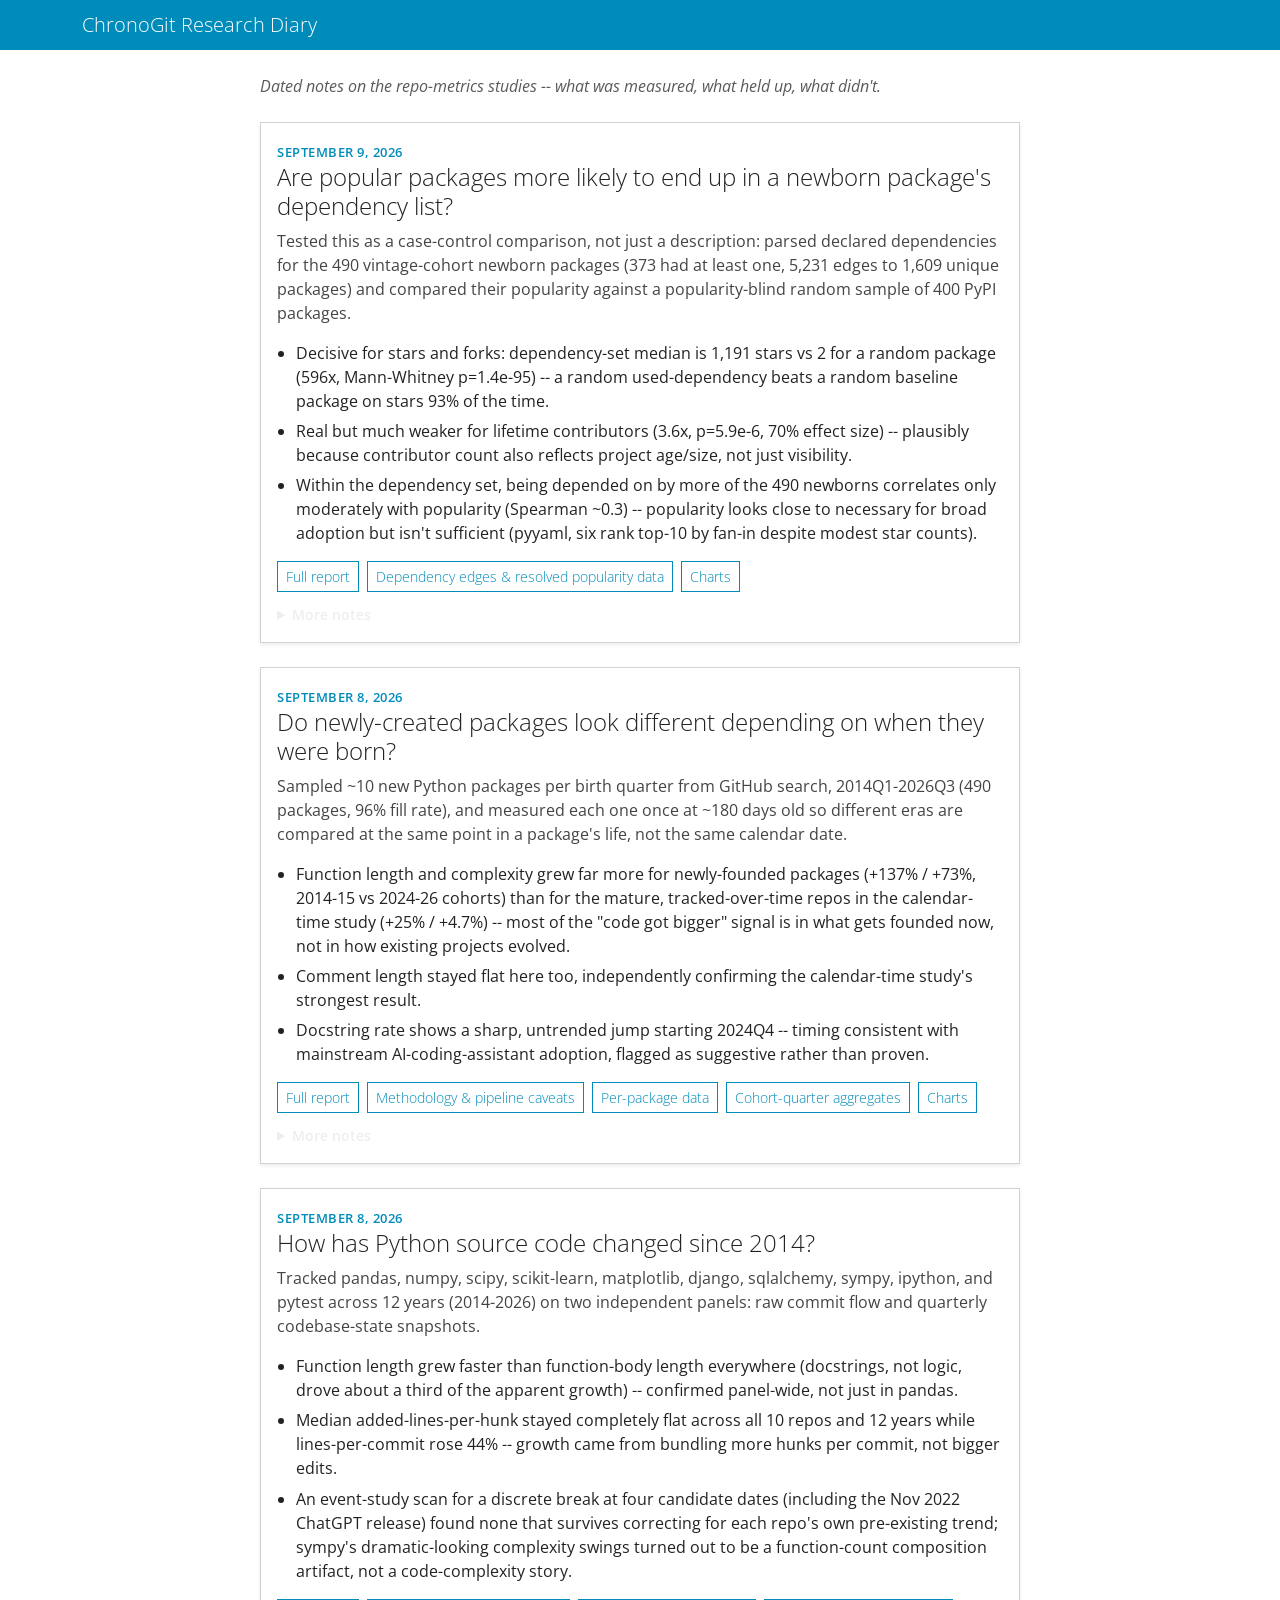
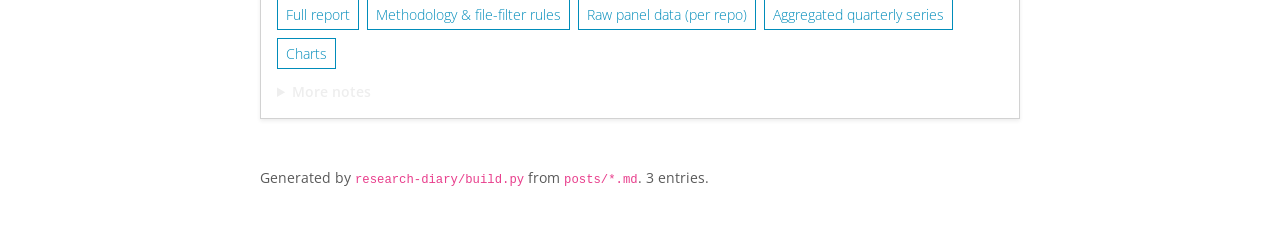
==== research-diary/index.html @ 64c3dd3a "research-diary: restyle with Bootstrap Yeti, shorten posts to abstract + key results Vendored bootsw" ====
<!doctype html>
<html lang="en">
<head>
<meta charset="utf-8">
<meta name="viewport" content="width=device-width, initial-scale=1">
<title>ChronoGit Research Diary</title>
<link rel="stylesheet" href="vendor/bootstrap-yeti.min.css">
<link rel="stylesheet" href="style.css">
</head>
<body>
  <nav class="navbar navbar-expand navbar-dark bg-primary mb-4">
    <div class="container">
      <span class="navbar-brand mb-0 h1">ChronoGit Research Diary</span>
    </div>
  </nav>
  <div class="container">
    <p class="tagline text-muted mb-4">Dated notes on the repo-metrics studies -- what was measured, what held up, what didn't.</p>
    <main>
    <article class="card post-card shadow-sm mb-4">
      <div class="card-body">
        <div class="post-meta">
          <time datetime="2026-09-09T07:59:38+02:00">September 9, 2026</time>
        </div>
        <h2 class="card-title h4">Are popular packages more likely to end up in a newborn package&#x27;s dependency list?</h2>
        <p class="abstract">Tested this as a case-control comparison, not just a description: parsed declared dependencies for the 490 vintage-cohort newborn packages (373 had at least one, 5,231 edges to 1,609 unique packages) and compared their popularity against a popularity-blind random sample of 400 PyPI packages.</p>
        <ul class="key-results">
          <li>Decisive for stars and forks: dependency-set median is 1,191 stars vs 2 for a random package (596x, Mann-Whitney p=1.4e-95) -- a random used-dependency beats a random baseline package on stars 93% of the time.</li>
          <li>Real but much weaker for lifetime contributors (3.6x, p=5.9e-6, 70% effect size) -- plausibly because contributor count also reflects project age/size, not just visibility.</li>
          <li>Within the dependency set, being depended on by more of the 490 newborns correlates only moderately with popularity (Spearman ~0.3) -- popularity looks close to necessary for broad adoption but isn&#x27;t sufficient (pyyaml, six rank top-10 by fan-in despite modest star counts).</li>
        </ul>
        <div class="link-row">
          <a href="../repo-metrics/DEPENDENCY_REPORT.md" class="btn btn-sm btn-outline-primary">Full report</a>
          <a href="../repo-metrics/output/deps/" class="btn btn-sm btn-outline-primary">Dependency edges &amp; resolved popularity data</a>
          <a href="../repo-metrics/output/deps/charts/" class="btn btn-sm btn-outline-primary">Charts</a>
        </div>
        <details class="notes">
          <summary>More notes</summary>
          <p>Caveat carried over directly from the report: the 490-package sample is
itself star-ranked at the source (see the vintage-cohort post), so this
can&#x27;t cleanly separate &quot;popular packages get chosen because they&#x27;re
popular&quot; from &quot;trendy new packages and trendy dependencies both move
together.&quot; The <code>setup.py</code> parser also had to handle the common
<code>install_requires = [...]</code> module-level-variable pattern (not just an
inline literal list passed straight to <code>setup()</code>) to avoid under-counting
dependencies -- same AST-literal-only discipline as the rest of this
project, no code execution involved.</p>
        </details>
      </div>
    </article>

    <article class="card post-card shadow-sm mb-4">
      <div class="card-body">
        <div class="post-meta">
          <time datetime="2026-09-08T23:15:01+02:00">September 8, 2026</time>
        </div>
        <h2 class="card-title h4">Do newly-created packages look different depending on when they were born?</h2>
        <p class="abstract">Sampled ~10 new Python packages per birth quarter from GitHub search, 2014Q1-2026Q3 (490 packages, 96% fill rate), and measured each one once at ~180 days old so different eras are compared at the same point in a package&#x27;s life, not the same calendar date.</p>
        <ul class="key-results">
          <li>Function length and complexity grew far more for newly-founded packages (+137% / +73%, 2014-15 vs 2024-26 cohorts) than for the mature, tracked-over-time repos in the calendar-time study (+25% / +4.7%) -- most of the &quot;code got bigger&quot; signal is in what gets founded now, not in how existing projects evolved.</li>
          <li>Comment length stayed flat here too, independently confirming the calendar-time study&#x27;s strongest result.</li>
          <li>Docstring rate shows a sharp, untrended jump starting 2024Q4 -- timing consistent with mainstream AI-coding-assistant adoption, flagged as suggestive rather than proven.</li>
        </ul>
        <div class="link-row">
          <a href="../repo-metrics/VINTAGE_REPORT.md" class="btn btn-sm btn-outline-primary">Full report</a>
          <a href="../repo-metrics/README.md" class="btn btn-sm btn-outline-primary">Methodology &amp; pipeline caveats</a>
          <a href="../repo-metrics/output/vintage/packages.csv" class="btn btn-sm btn-outline-primary">Per-package data</a>
          <a href="../repo-metrics/output/vintage/analysis/" class="btn btn-sm btn-outline-primary">Cohort-quarter aggregates</a>
          <a href="../repo-metrics/output/vintage/charts/" class="btn btn-sm btn-outline-primary">Charts</a>
        </div>
        <details class="notes">
          <summary>More notes</summary>
          <p>Two real bugs were caught and fixed during single-quarter validation before
committing to the full 51-quarter run, both documented in the report:
<code>git log --reverse ... -1</code> silently returns HEAD&#x27;s date instead of the
oldest commit&#x27;s (confirmed live on wagtail/wagtail), and a repo&#x27;s
&quot;is this a package&quot; check has to run at the measurement snapshot, not just
at HEAD (a curated markdown list with 319k stars slipped through a
HEAD-only check with 1 real Python file 180 days after its first commit).
Also added a filter this study needed but the calendar-time one didn&#x27;t:
rejecting candidates where GitHub&#x27;s <code>created_at</code> diverges more than 180
days from the git history&#x27;s true first commit, catching cases like
<code>google-api-python-client</code> (GitHub says &quot;created 2014,&quot; real first commit
is from 2010).</p>
        </details>
      </div>
    </article>

    <article class="card post-card shadow-sm mb-4">
      <div class="card-body">
        <div class="post-meta">
          <time datetime="2026-09-08T19:30:18+02:00">September 8, 2026</time>
        </div>
        <h2 class="card-title h4">How has Python source code changed since 2014?</h2>
        <p class="abstract">Tracked pandas, numpy, scipy, scikit-learn, matplotlib, django, sqlalchemy, sympy, ipython, and pytest across 12 years (2014-2026) on two independent panels: raw commit flow and quarterly codebase-state snapshots.</p>
        <ul class="key-results">
          <li>Function length grew faster than function-body length everywhere (docstrings, not logic, drove about a third of the apparent growth) -- confirmed panel-wide, not just in pandas.</li>
          <li>Median added-lines-per-hunk stayed completely flat across all 10 repos and 12 years while lines-per-commit rose 44% -- growth came from bundling more hunks per commit, not bigger edits.</li>
          <li>An event-study scan for a discrete break at four candidate dates (including the Nov 2022 ChatGPT release) found none that survives correcting for each repo&#x27;s own pre-existing trend; sympy&#x27;s dramatic-looking complexity swings turned out to be a function-count composition artifact, not a code-complexity story.</li>
        </ul>
        <div class="link-row">
          <a href="../repo-metrics/REPORT.md" class="btn btn-sm btn-outline-primary">Full report</a>
          <a href="../repo-metrics/README.md" class="btn btn-sm btn-outline-primary">Methodology &amp; file-filter rules</a>
          <a href="../repo-metrics/output/" class="btn btn-sm btn-outline-primary">Raw panel data (per repo)</a>
          <a href="../repo-metrics/output/analysis/" class="btn btn-sm btn-outline-primary">Aggregated quarterly series</a>
          <a href="../repo-metrics/output/charts/" class="btn btn-sm btn-outline-primary">Charts</a>
        </div>
        <details class="notes">
          <summary>More notes</summary>
          <p>Full writeup, charts, and the robust-vs-single-repo-artifact breakdown are
in the linked report, including the event-study methodology and the
author-controlled decomposition (sqlalchemy&#x27;s top contributor made 71% of
all commits in-window; pandas reproduces the &quot;one dominant contributor
skews a single quarter&quot; pitfall almost exactly in 2026Q2).</p>
        </details>
      </div>
    </article>
    </main>
    <footer class="text-muted small py-4">
      <p>Generated by <code>research-diary/build.py</code> from <code>posts/*.md</code>. 3 entries.</p>
    </footer>
  </div>
</body>
</html>
---- research-diary/style.css ----
/* Small overrides layered on top of vendor/bootstrap-yeti.min.css -- keep
   this file short, let the theme do the work. */

body {
  min-height: 100vh;
}

main {
  max-width: 760px;
  margin: 0 auto;
}

.tagline {
  max-width: 760px;
  margin-left: auto;
  margin-right: auto;
  font-style: italic;
}

.post-card .post-meta time {
  font-size: 0.8rem;
  letter-spacing: 0.04em;
  text-transform: uppercase;
  color: var(--bs-primary);
  font-weight: 600;
}

.post-card .abstract {
  color: #444;
}

.post-card .key-results {
  padding-left: 1.2rem;
  margin-bottom: 1rem;
}

.post-card .key-results li {
  margin-bottom: 0.4rem;
}

.post-card .link-row {
  display: flex;
  flex-wrap: wrap;
  gap: 0.5rem;
  margin-bottom: 0.5rem;
}

.post-card .notes {
  margin-top: 0.75rem;
  font-size: 0.9rem;
  color: #555;
}

.post-card .notes summary {
  cursor: pointer;
  font-weight: 600;
  color: var(--bs-secondary);
}

.post-card .notes p {
  margin-top: 0.6rem;
}

footer {
  max-width: 760px;
  margin: 0 auto;
}
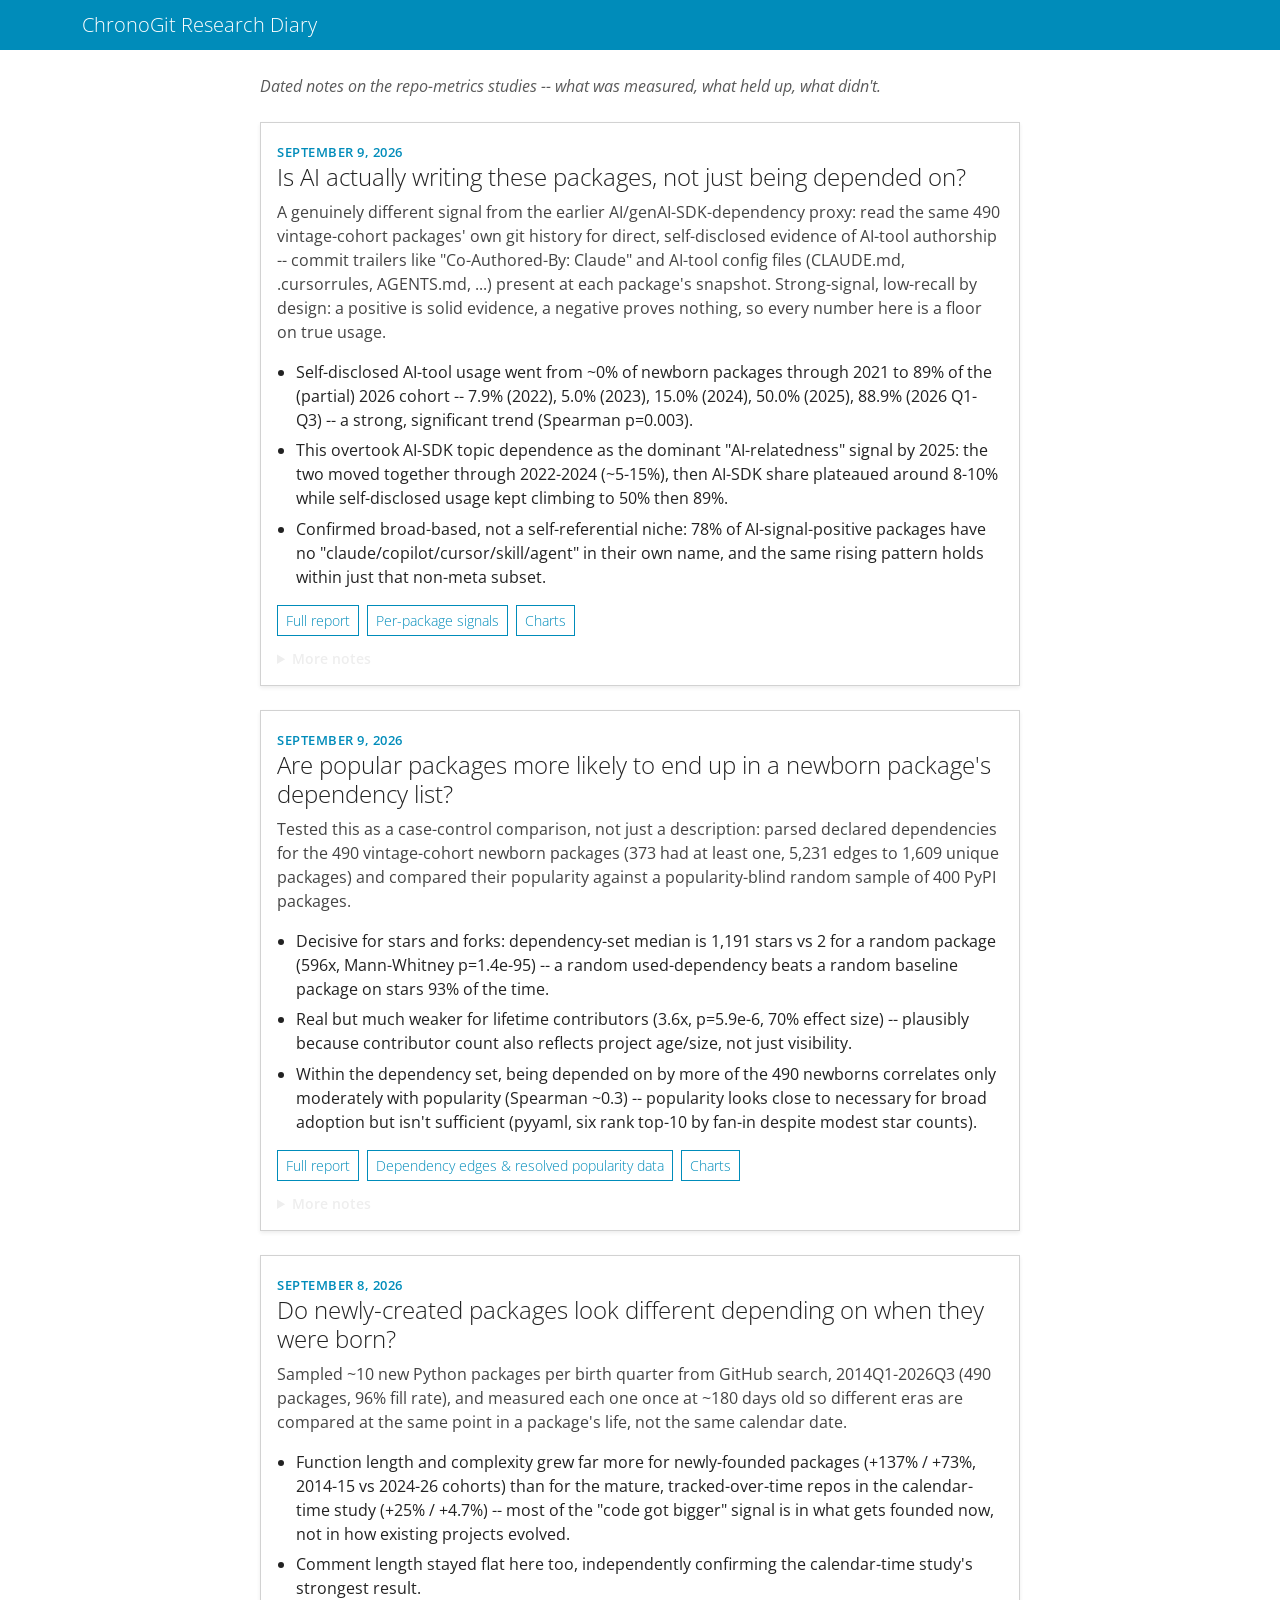
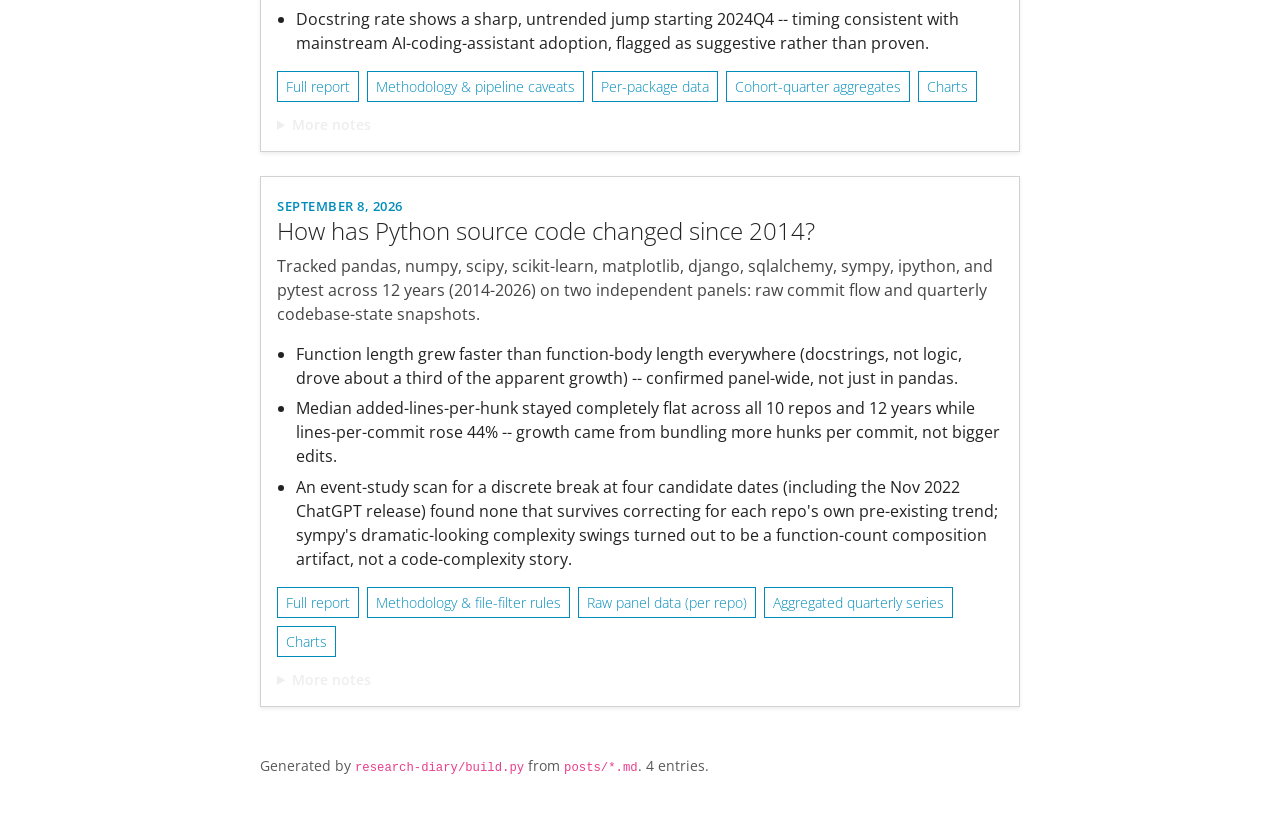
==== commit 1c20da58: "research-diary: add entry for the AI-usage-vs-SDK-dependence report Co-Authored-By: Claude Sonnet 5 " ====
--- a/research-diary/index.html
+++ b/research-diary/index.html
@@ -19,6 +19,40 @@
     <article class="card post-card shadow-sm mb-4">
       <div class="card-body">
         <div class="post-meta">
+          <time datetime="2026-09-09T09:55:43+02:00">September 9, 2026</time>
+        </div>
+        <h2 class="card-title h4">Is AI actually writing these packages, not just being depended on?</h2>
+        <p class="abstract">A genuinely different signal from the earlier AI/genAI-SDK-dependency proxy: read the same 490 vintage-cohort packages&#x27; own git history for direct, self-disclosed evidence of AI-tool authorship -- commit trailers like &quot;Co-Authored-By: Claude&quot; and AI-tool config files (CLAUDE.md, .cursorrules, AGENTS.md, ...) present at each package&#x27;s snapshot. Strong-signal, low-recall by design: a positive is solid evidence, a negative proves nothing, so every number here is a floor on true usage.</p>
+        <ul class="key-results">
+          <li>Self-disclosed AI-tool usage went from ~0% of newborn packages through 2021 to 89% of the (partial) 2026 cohort -- 7.9% (2022), 5.0% (2023), 15.0% (2024), 50.0% (2025), 88.9% (2026 Q1-Q3) -- a strong, significant trend (Spearman p=0.003).</li>
+          <li>This overtook AI-SDK topic dependence as the dominant &quot;AI-relatedness&quot; signal by 2025: the two moved together through 2022-2024 (~5-15%), then AI-SDK share plateaued around 8-10% while self-disclosed usage kept climbing to 50% then 89%.</li>
+          <li>Confirmed broad-based, not a self-referential niche: 78% of AI-signal-positive packages have no &quot;claude/copilot/cursor/skill/agent&quot; in their own name, and the same rising pattern holds within just that non-meta subset.</li>
+        </ul>
+        <div class="link-row">
+          <a href="reports/AI_USAGE_REPORT.html" class="btn btn-sm btn-outline-primary">Full report</a>
+          <a href="../repo-metrics/output/ai_signal/ai_signals.csv" class="btn btn-sm btn-outline-primary">Per-package signals</a>
+          <a href="../repo-metrics/output/ai_signal/charts/" class="btn btn-sm btn-outline-primary">Charts</a>
+        </div>
+        <details class="notes">
+          <summary>More notes</summary>
+          <p>Important limitation carried over directly from the report, not to be
+missed: the tool-breakdown chart shows Claude dominating from 2024
+onward, but that&#x27;s at least as much a read of which tools self-disclose
+by default (Claude Code adds a co-author trailer to every commit unless
+disabled -- the same convention visible in this very project&#x27;s own
+history) as of which tool is actually used most. GitHub Copilot&#x27;s
+inline-autocomplete mode leaves no trace by default and is almost
+certainly undercounted relative to Claude and Cursor here. Also worth a
+look: <code>Graphify-Labs/graphify</code> (51.3% AI-attributed commits) is the same
+repo flagged in the vintage-cohort study for star counts implausible for
+its age -- a heavily-AI-agent-driven project, a bot-inflated one, or both.</p>
+        </details>
+      </div>
+    </article>
+
+    <article class="card post-card shadow-sm mb-4">
+      <div class="card-body">
+        <div class="post-meta">
           <time datetime="2026-09-09T07:59:38+02:00">September 9, 2026</time>
         </div>
         <h2 class="card-title h4">Are popular packages more likely to end up in a newborn package&#x27;s dependency list?</h2>
@@ -29,7 +63,7 @@
           <li>Within the dependency set, being depended on by more of the 490 newborns correlates only moderately with popularity (Spearman ~0.3) -- popularity looks close to necessary for broad adoption but isn&#x27;t sufficient (pyyaml, six rank top-10 by fan-in despite modest star counts).</li>
         </ul>
         <div class="link-row">
-          <a href="../repo-metrics/DEPENDENCY_REPORT.md" class="btn btn-sm btn-outline-primary">Full report</a>
+          <a href="reports/DEPENDENCY_REPORT.html" class="btn btn-sm btn-outline-primary">Full report</a>
           <a href="../repo-metrics/output/deps/" class="btn btn-sm btn-outline-primary">Dependency edges &amp; resolved popularity data</a>
           <a href="../repo-metrics/output/deps/charts/" class="btn btn-sm btn-outline-primary">Charts</a>
         </div>
@@ -61,8 +95,8 @@
           <li>Docstring rate shows a sharp, untrended jump starting 2024Q4 -- timing consistent with mainstream AI-coding-assistant adoption, flagged as suggestive rather than proven.</li>
         </ul>
         <div class="link-row">
-          <a href="../repo-metrics/VINTAGE_REPORT.md" class="btn btn-sm btn-outline-primary">Full report</a>
-          <a href="../repo-metrics/README.md" class="btn btn-sm btn-outline-primary">Methodology &amp; pipeline caveats</a>
+          <a href="reports/VINTAGE_REPORT.html" class="btn btn-sm btn-outline-primary">Full report</a>
+          <a href="reports/README.html" class="btn btn-sm btn-outline-primary">Methodology &amp; pipeline caveats</a>
           <a href="../repo-metrics/output/vintage/packages.csv" class="btn btn-sm btn-outline-primary">Per-package data</a>
           <a href="../repo-metrics/output/vintage/analysis/" class="btn btn-sm btn-outline-primary">Cohort-quarter aggregates</a>
           <a href="../repo-metrics/output/vintage/charts/" class="btn btn-sm btn-outline-primary">Charts</a>
@@ -98,8 +132,8 @@
           <li>An event-study scan for a discrete break at four candidate dates (including the Nov 2022 ChatGPT release) found none that survives correcting for each repo&#x27;s own pre-existing trend; sympy&#x27;s dramatic-looking complexity swings turned out to be a function-count composition artifact, not a code-complexity story.</li>
         </ul>
         <div class="link-row">
-          <a href="../repo-metrics/REPORT.md" class="btn btn-sm btn-outline-primary">Full report</a>
-          <a href="../repo-metrics/README.md" class="btn btn-sm btn-outline-primary">Methodology &amp; file-filter rules</a>
+          <a href="reports/REPORT.html" class="btn btn-sm btn-outline-primary">Full report</a>
+          <a href="reports/README.html" class="btn btn-sm btn-outline-primary">Methodology &amp; file-filter rules</a>
           <a href="../repo-metrics/output/" class="btn btn-sm btn-outline-primary">Raw panel data (per repo)</a>
           <a href="../repo-metrics/output/analysis/" class="btn btn-sm btn-outline-primary">Aggregated quarterly series</a>
           <a href="../repo-metrics/output/charts/" class="btn btn-sm btn-outline-primary">Charts</a>
@@ -116,7 +150,7 @@
     </article>
     </main>
     <footer class="text-muted small py-4">
-      <p>Generated by <code>research-diary/build.py</code> from <code>posts/*.md</code>. 3 entries.</p>
+      <p>Generated by <code>research-diary/build.py</code> from <code>posts/*.md</code>. 4 entries.</p>
     </footer>
   </div>
 </body>
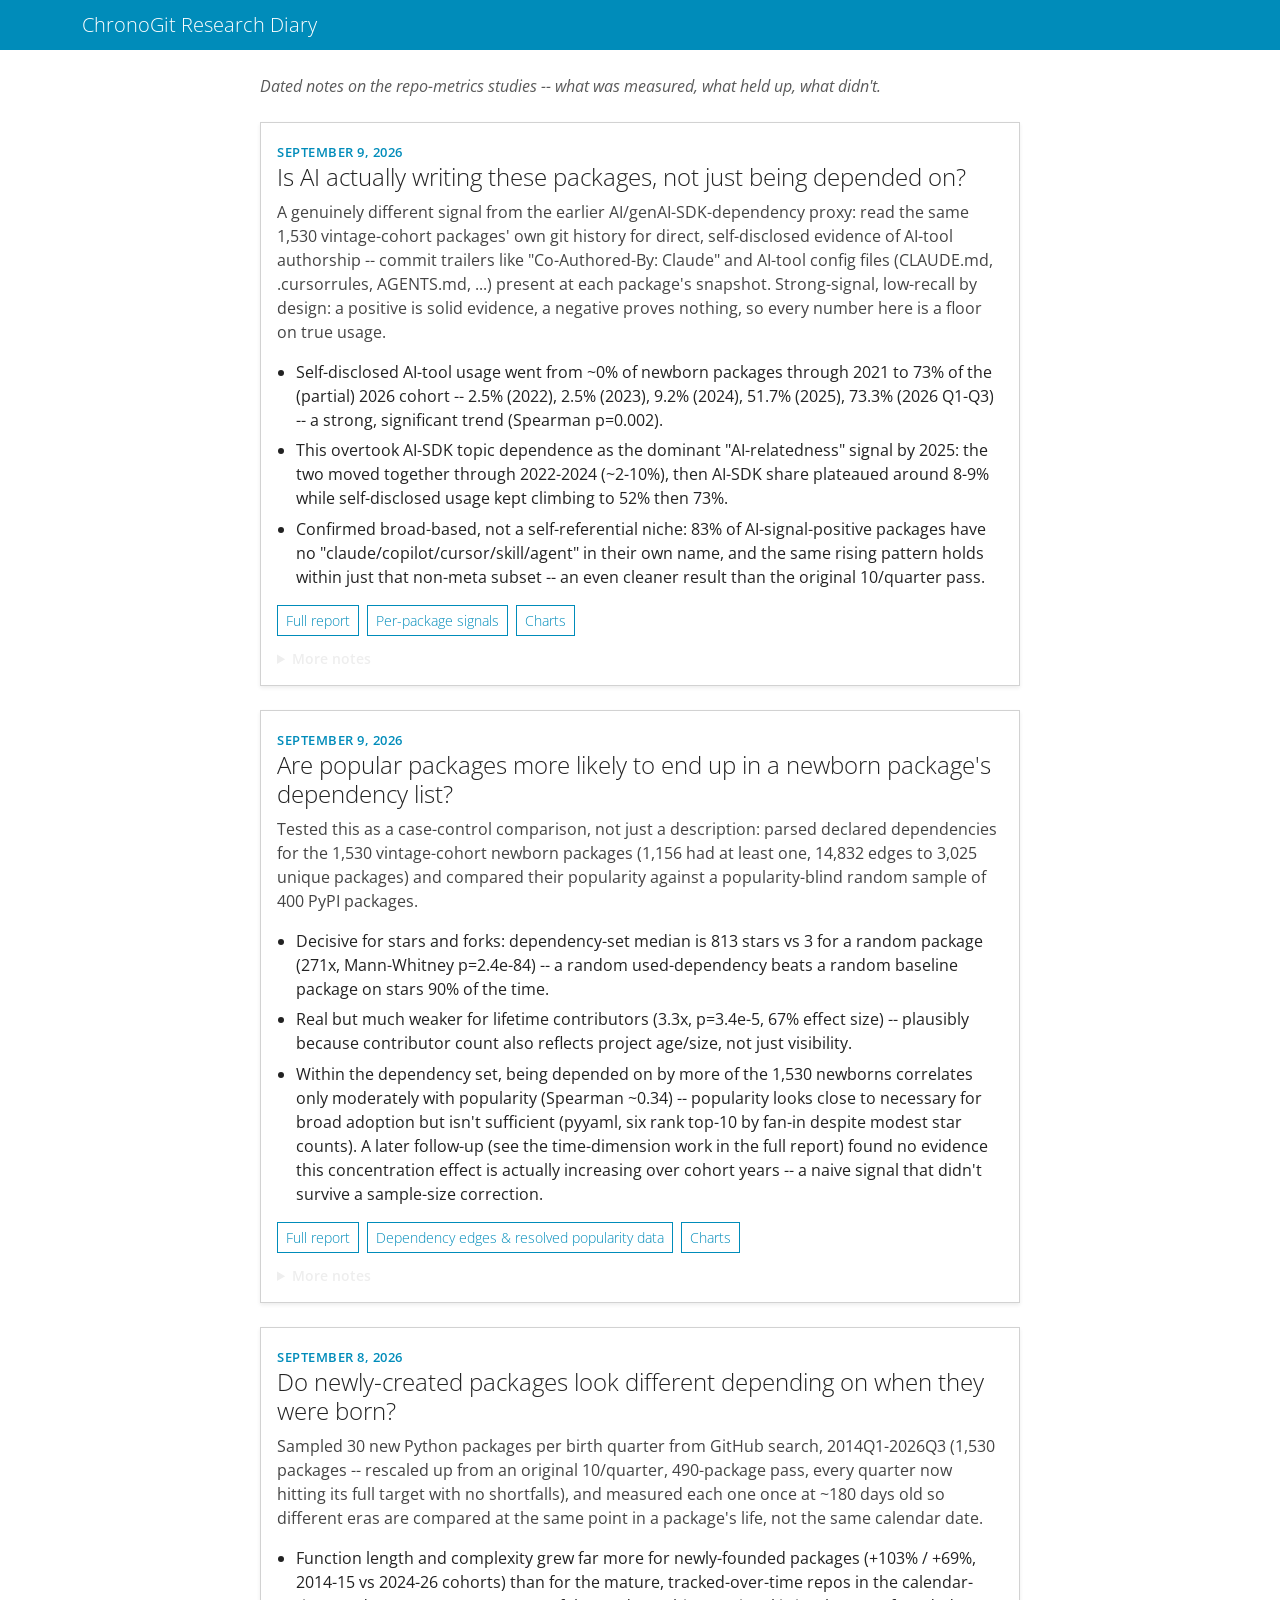
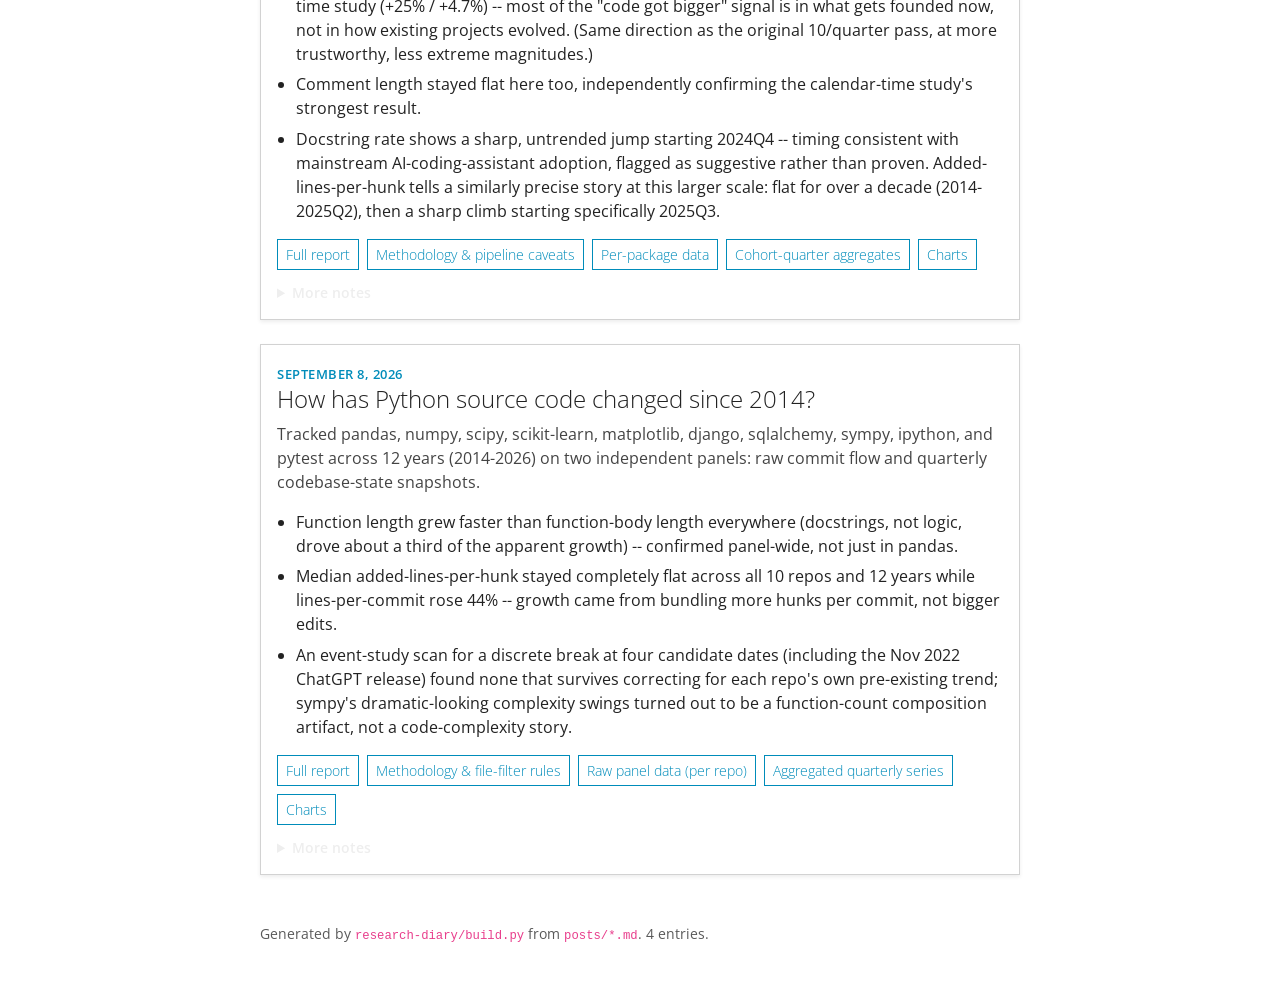
==== commit b7f08764: "repo-metrics: scale vintage-cohort sample 3x (10 -> 30/quarter), update all downstream reports and d" ====
--- a/research-diary/index.html
+++ b/research-diary/index.html
@@ -22,11 +22,11 @@
           <time datetime="2026-09-09T09:55:43+02:00">September 9, 2026</time>
         </div>
         <h2 class="card-title h4">Is AI actually writing these packages, not just being depended on?</h2>
-        <p class="abstract">A genuinely different signal from the earlier AI/genAI-SDK-dependency proxy: read the same 490 vintage-cohort packages&#x27; own git history for direct, self-disclosed evidence of AI-tool authorship -- commit trailers like &quot;Co-Authored-By: Claude&quot; and AI-tool config files (CLAUDE.md, .cursorrules, AGENTS.md, ...) present at each package&#x27;s snapshot. Strong-signal, low-recall by design: a positive is solid evidence, a negative proves nothing, so every number here is a floor on true usage.</p>
+        <p class="abstract">A genuinely different signal from the earlier AI/genAI-SDK-dependency proxy: read the same 1,530 vintage-cohort packages&#x27; own git history for direct, self-disclosed evidence of AI-tool authorship -- commit trailers like &quot;Co-Authored-By: Claude&quot; and AI-tool config files (CLAUDE.md, .cursorrules, AGENTS.md, ...) present at each package&#x27;s snapshot. Strong-signal, low-recall by design: a positive is solid evidence, a negative proves nothing, so every number here is a floor on true usage.</p>
         <ul class="key-results">
-          <li>Self-disclosed AI-tool usage went from ~0% of newborn packages through 2021 to 89% of the (partial) 2026 cohort -- 7.9% (2022), 5.0% (2023), 15.0% (2024), 50.0% (2025), 88.9% (2026 Q1-Q3) -- a strong, significant trend (Spearman p=0.003).</li>
-          <li>This overtook AI-SDK topic dependence as the dominant &quot;AI-relatedness&quot; signal by 2025: the two moved together through 2022-2024 (~5-15%), then AI-SDK share plateaued around 8-10% while self-disclosed usage kept climbing to 50% then 89%.</li>
-          <li>Confirmed broad-based, not a self-referential niche: 78% of AI-signal-positive packages have no &quot;claude/copilot/cursor/skill/agent&quot; in their own name, and the same rising pattern holds within just that non-meta subset.</li>
+          <li>Self-disclosed AI-tool usage went from ~0% of newborn packages through 2021 to 73% of the (partial) 2026 cohort -- 2.5% (2022), 2.5% (2023), 9.2% (2024), 51.7% (2025), 73.3% (2026 Q1-Q3) -- a strong, significant trend (Spearman p=0.002).</li>
+          <li>This overtook AI-SDK topic dependence as the dominant &quot;AI-relatedness&quot; signal by 2025: the two moved together through 2022-2024 (~2-10%), then AI-SDK share plateaued around 8-9% while self-disclosed usage kept climbing to 52% then 73%.</li>
+          <li>Confirmed broad-based, not a self-referential niche: 83% of AI-signal-positive packages have no &quot;claude/copilot/cursor/skill/agent&quot; in their own name, and the same rising pattern holds within just that non-meta subset -- an even cleaner result than the original 10/quarter pass.</li>
         </ul>
         <div class="link-row">
           <a href="reports/AI_USAGE_REPORT.html" class="btn btn-sm btn-outline-primary">Full report</a>
@@ -45,7 +45,11 @@
 certainly undercounted relative to Claude and Cursor here. Also worth a
 look: <code>Graphify-Labs/graphify</code> (51.3% AI-attributed commits) is the same
 repo flagged in the vintage-cohort study for star counts implausible for
-its age -- a heavily-AI-agent-driven project, a bot-inflated one, or both.</p>
+its age -- a heavily-AI-agent-driven project, a bot-inflated one, or both.
+At 3x the sample, even more extreme cases turned up: <code>2akouwu/reverify</code>
+(85.5%) and <code>ShenSeanChen/waku-agent</code> (84.3%), plus
+<code>anthropics/claude-agent-sdk-python</code> (40.6%) -- Anthropic&#x27;s own
+Claude-agent SDK, itself substantially built with Claude.</p>
         </details>
       </div>
     </article>
@@ -56,11 +60,11 @@
           <time datetime="2026-09-09T07:59:38+02:00">September 9, 2026</time>
         </div>
         <h2 class="card-title h4">Are popular packages more likely to end up in a newborn package&#x27;s dependency list?</h2>
-        <p class="abstract">Tested this as a case-control comparison, not just a description: parsed declared dependencies for the 490 vintage-cohort newborn packages (373 had at least one, 5,231 edges to 1,609 unique packages) and compared their popularity against a popularity-blind random sample of 400 PyPI packages.</p>
+        <p class="abstract">Tested this as a case-control comparison, not just a description: parsed declared dependencies for the 1,530 vintage-cohort newborn packages (1,156 had at least one, 14,832 edges to 3,025 unique packages) and compared their popularity against a popularity-blind random sample of 400 PyPI packages.</p>
         <ul class="key-results">
-          <li>Decisive for stars and forks: dependency-set median is 1,191 stars vs 2 for a random package (596x, Mann-Whitney p=1.4e-95) -- a random used-dependency beats a random baseline package on stars 93% of the time.</li>
-          <li>Real but much weaker for lifetime contributors (3.6x, p=5.9e-6, 70% effect size) -- plausibly because contributor count also reflects project age/size, not just visibility.</li>
-          <li>Within the dependency set, being depended on by more of the 490 newborns correlates only moderately with popularity (Spearman ~0.3) -- popularity looks close to necessary for broad adoption but isn&#x27;t sufficient (pyyaml, six rank top-10 by fan-in despite modest star counts).</li>
+          <li>Decisive for stars and forks: dependency-set median is 813 stars vs 3 for a random package (271x, Mann-Whitney p=2.4e-84) -- a random used-dependency beats a random baseline package on stars 90% of the time.</li>
+          <li>Real but much weaker for lifetime contributors (3.3x, p=3.4e-5, 67% effect size) -- plausibly because contributor count also reflects project age/size, not just visibility.</li>
+          <li>Within the dependency set, being depended on by more of the 1,530 newborns correlates only moderately with popularity (Spearman ~0.34) -- popularity looks close to necessary for broad adoption but isn&#x27;t sufficient (pyyaml, six rank top-10 by fan-in despite modest star counts). A later follow-up (see the time-dimension work in the full report) found no evidence this concentration effect is actually increasing over cohort years -- a naive signal that didn&#x27;t survive a sample-size correction.</li>
         </ul>
         <div class="link-row">
           <a href="reports/DEPENDENCY_REPORT.html" class="btn btn-sm btn-outline-primary">Full report</a>
@@ -69,7 +73,7 @@
         </div>
         <details class="notes">
           <summary>More notes</summary>
-          <p>Caveat carried over directly from the report: the 490-package sample is
+          <p>Caveat carried over directly from the report: the 1,530-package sample is
 itself star-ranked at the source (see the vintage-cohort post), so this
 can&#x27;t cleanly separate &quot;popular packages get chosen because they&#x27;re
 popular&quot; from &quot;trendy new packages and trendy dependencies both move
@@ -88,11 +92,11 @@
           <time datetime="2026-09-08T23:15:01+02:00">September 8, 2026</time>
         </div>
         <h2 class="card-title h4">Do newly-created packages look different depending on when they were born?</h2>
-        <p class="abstract">Sampled ~10 new Python packages per birth quarter from GitHub search, 2014Q1-2026Q3 (490 packages, 96% fill rate), and measured each one once at ~180 days old so different eras are compared at the same point in a package&#x27;s life, not the same calendar date.</p>
+        <p class="abstract">Sampled 30 new Python packages per birth quarter from GitHub search, 2014Q1-2026Q3 (1,530 packages -- rescaled up from an original 10/quarter, 490-package pass, every quarter now hitting its full target with no shortfalls), and measured each one once at ~180 days old so different eras are compared at the same point in a package&#x27;s life, not the same calendar date.</p>
         <ul class="key-results">
-          <li>Function length and complexity grew far more for newly-founded packages (+137% / +73%, 2014-15 vs 2024-26 cohorts) than for the mature, tracked-over-time repos in the calendar-time study (+25% / +4.7%) -- most of the &quot;code got bigger&quot; signal is in what gets founded now, not in how existing projects evolved.</li>
+          <li>Function length and complexity grew far more for newly-founded packages (+103% / +69%, 2014-15 vs 2024-26 cohorts) than for the mature, tracked-over-time repos in the calendar-time study (+25% / +4.7%) -- most of the &quot;code got bigger&quot; signal is in what gets founded now, not in how existing projects evolved. (Same direction as the original 10/quarter pass, at more trustworthy, less extreme magnitudes.)</li>
           <li>Comment length stayed flat here too, independently confirming the calendar-time study&#x27;s strongest result.</li>
-          <li>Docstring rate shows a sharp, untrended jump starting 2024Q4 -- timing consistent with mainstream AI-coding-assistant adoption, flagged as suggestive rather than proven.</li>
+          <li>Docstring rate shows a sharp, untrended jump starting 2024Q4 -- timing consistent with mainstream AI-coding-assistant adoption, flagged as suggestive rather than proven. Added-lines-per-hunk tells a similarly precise story at this larger scale: flat for over a decade (2014-2025Q2), then a sharp climb starting specifically 2025Q3.</li>
         </ul>
         <div class="link-row">
           <a href="reports/VINTAGE_REPORT.html" class="btn btn-sm btn-outline-primary">Full report</a>
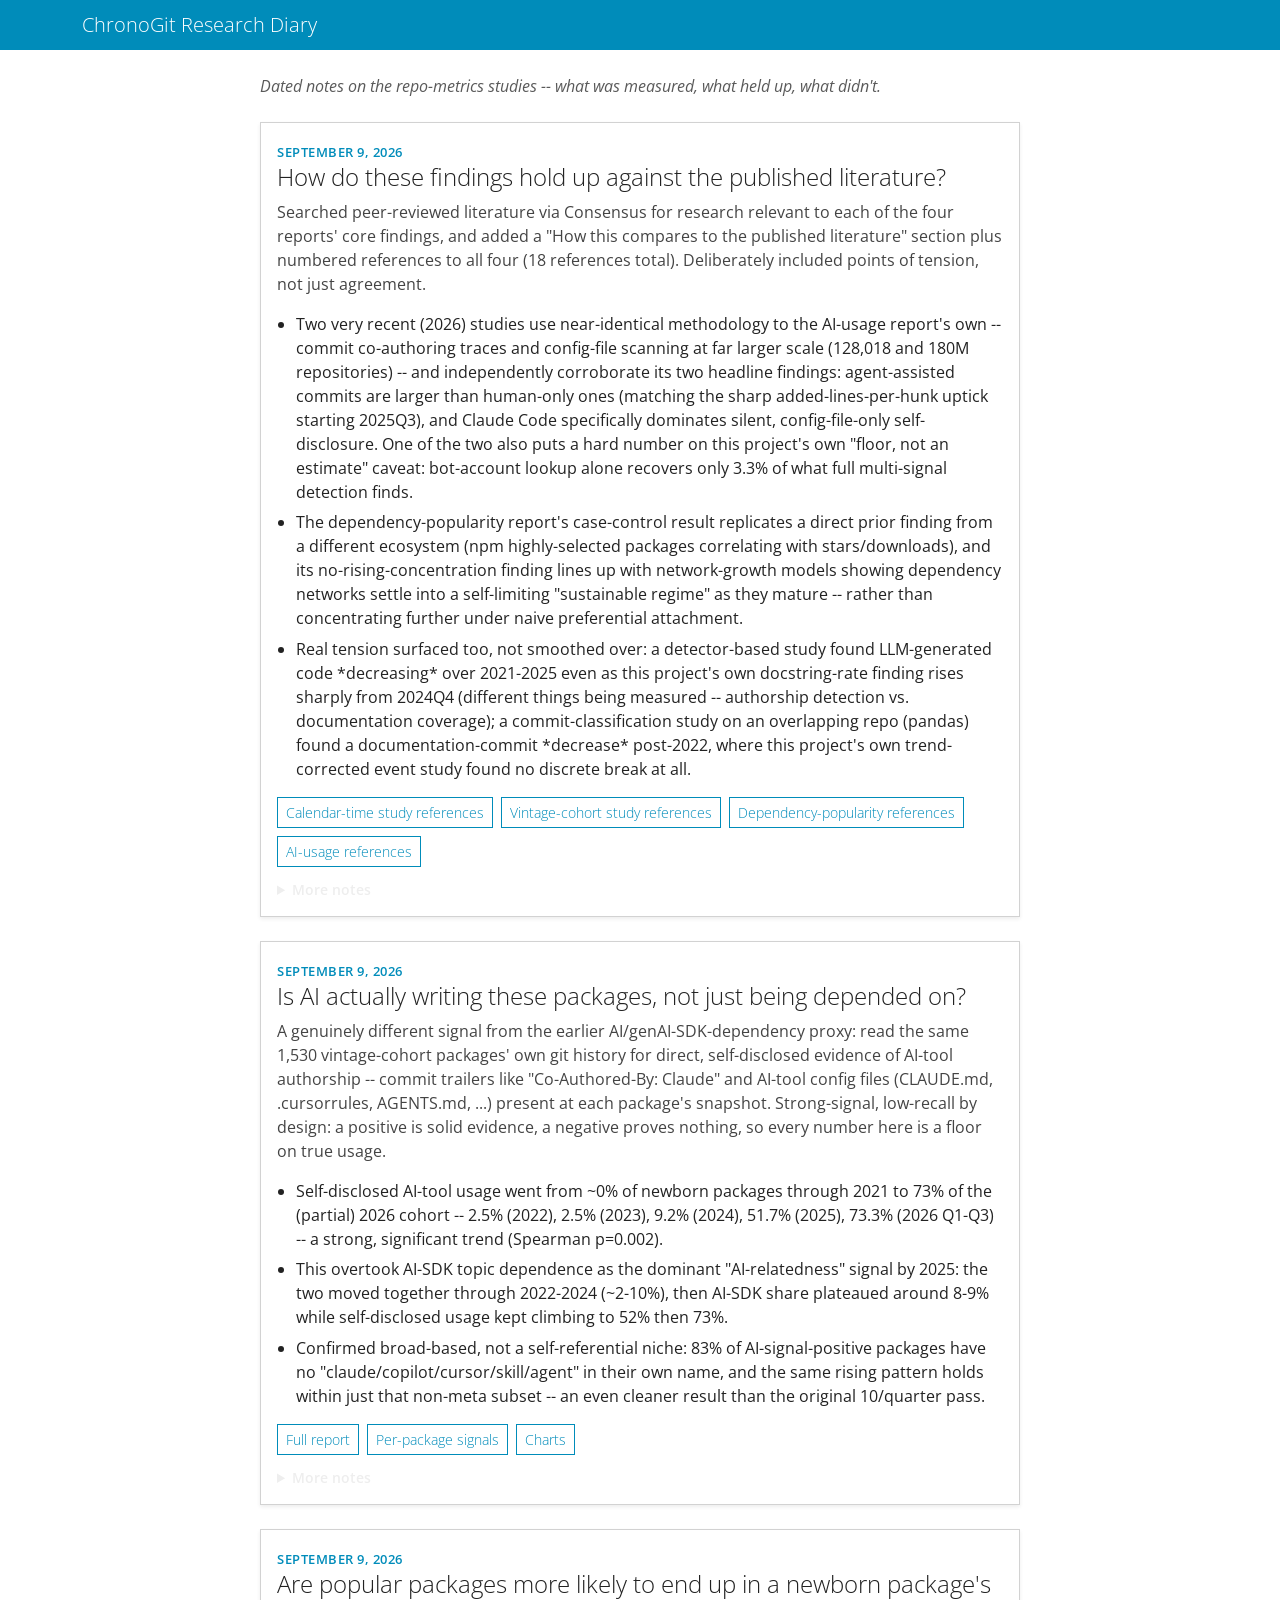
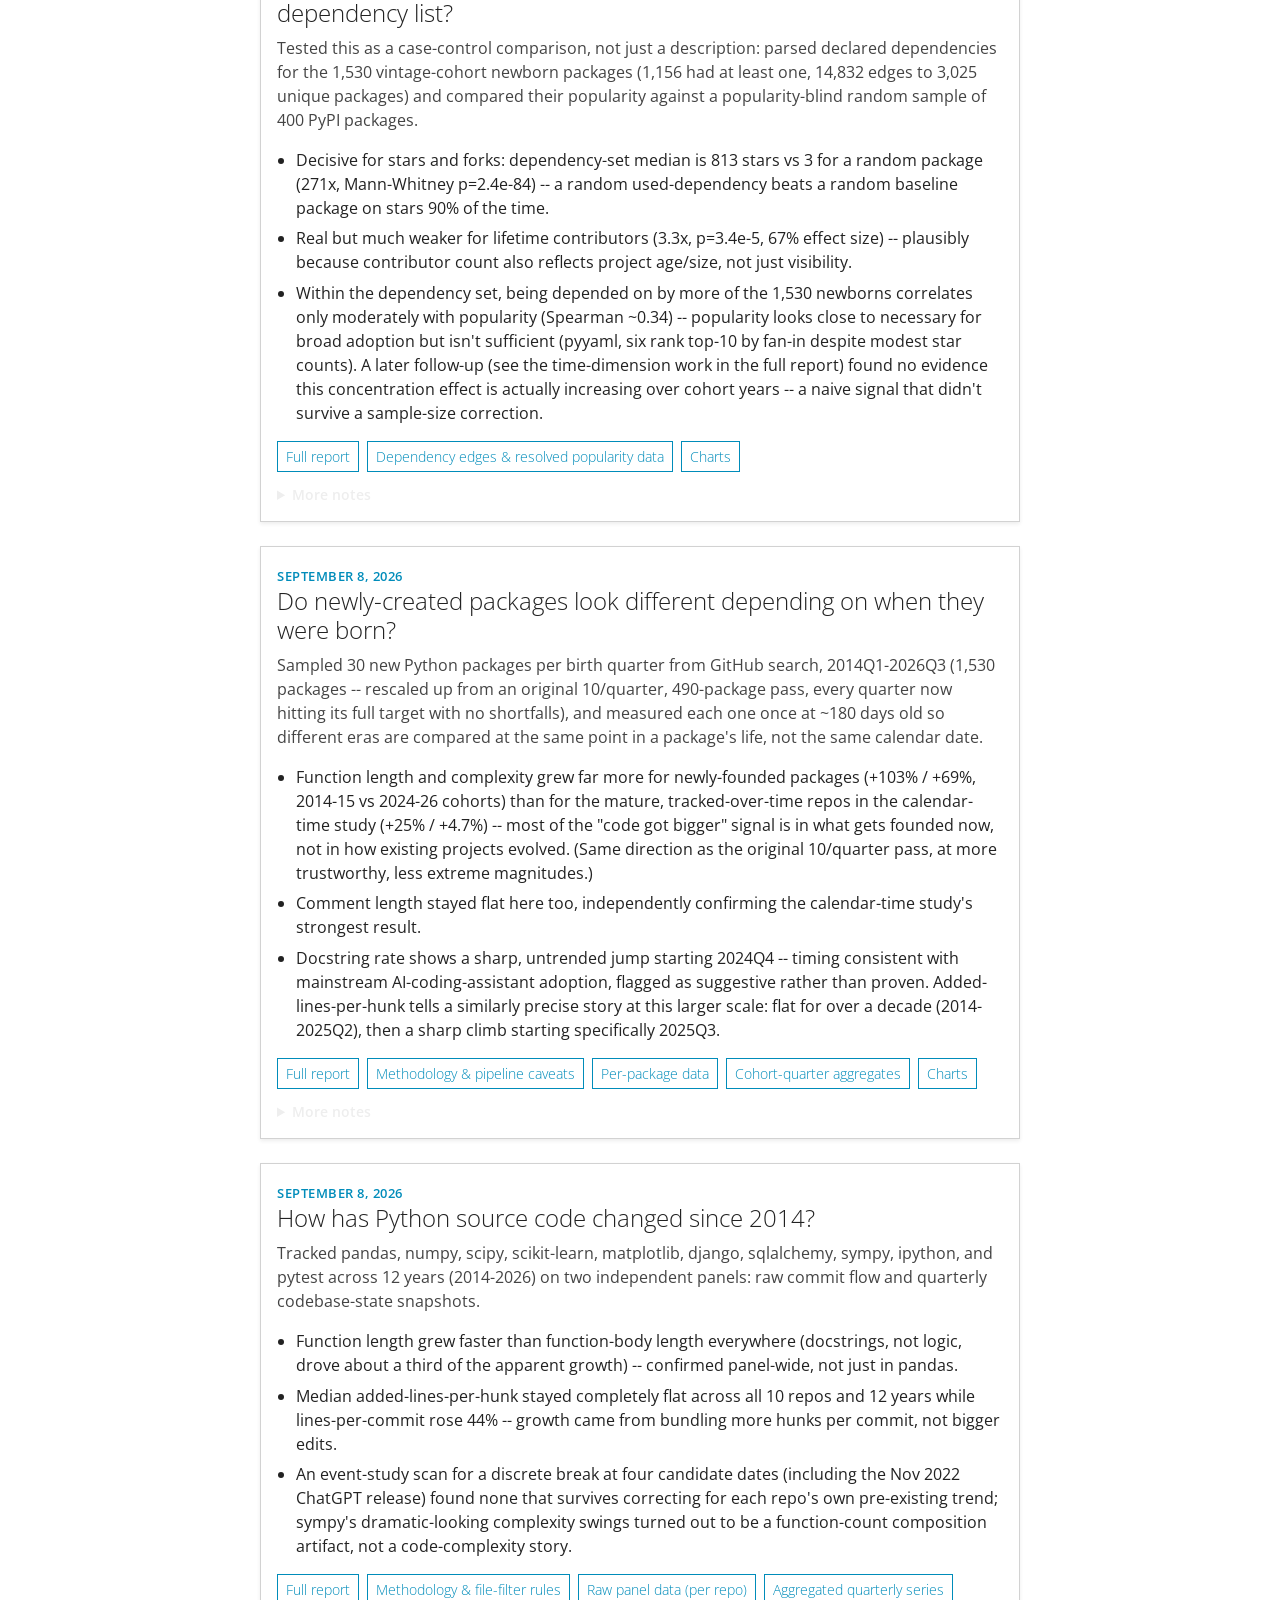
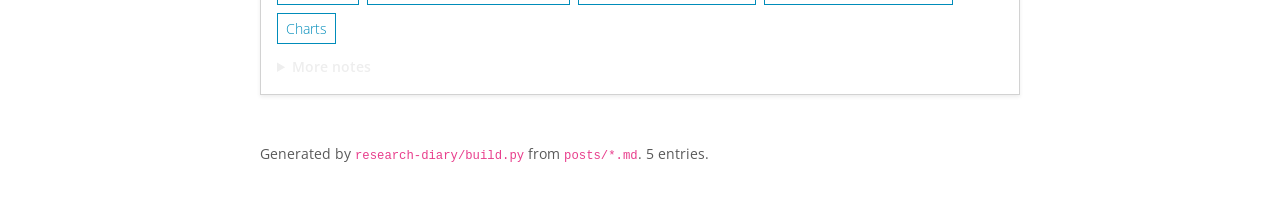
==== commit 9ac5a159: "research-diary: add entry for the literature-comparison work Co-Authored-By: Claude Sonnet 5 <norepl" ====
--- a/research-diary/index.html
+++ b/research-diary/index.html
@@ -19,6 +19,45 @@
     <article class="card post-card shadow-sm mb-4">
       <div class="card-body">
         <div class="post-meta">
+          <time datetime="2026-09-09T19:11:18+02:00">September 9, 2026</time>
+        </div>
+        <h2 class="card-title h4">How do these findings hold up against the published literature?</h2>
+        <p class="abstract">Searched peer-reviewed literature via Consensus for research relevant to each of the four reports&#x27; core findings, and added a &quot;How this compares to the published literature&quot; section plus numbered references to all four (18 references total). Deliberately included points of tension, not just agreement.</p>
+        <ul class="key-results">
+          <li>Two very recent (2026) studies use near-identical methodology to the AI-usage report&#x27;s own -- commit co-authoring traces and config-file scanning at far larger scale (128,018 and 180M repositories) -- and independently corroborate its two headline findings: agent-assisted commits are larger than human-only ones (matching the sharp added-lines-per-hunk uptick starting 2025Q3), and Claude Code specifically dominates silent, config-file-only self-disclosure. One of the two also puts a hard number on this project&#x27;s own &quot;floor, not an estimate&quot; caveat: bot-account lookup alone recovers only 3.3% of what full multi-signal detection finds.</li>
+          <li>The dependency-popularity report&#x27;s case-control result replicates a direct prior finding from a different ecosystem (npm highly-selected packages correlating with stars/downloads), and its no-rising-concentration finding lines up with network-growth models showing dependency networks settle into a self-limiting &quot;sustainable regime&quot; as they mature -- rather than concentrating further under naive preferential attachment.</li>
+          <li>Real tension surfaced too, not smoothed over: a detector-based study found LLM-generated code *decreasing* over 2021-2025 even as this project&#x27;s own docstring-rate finding rises sharply from 2024Q4 (different things being measured -- authorship detection vs. documentation coverage); a commit-classification study on an overlapping repo (pandas) found a documentation-commit *decrease* post-2022, where this project&#x27;s own trend-corrected event study found no discrete break at all.</li>
+        </ul>
+        <div class="link-row">
+          <a href="reports/REPORT.html#how-this-compares-to-the-published-literature" class="btn btn-sm btn-outline-primary">Calendar-time study references</a>
+          <a href="reports/VINTAGE_REPORT.html#how-this-compares-to-the-published-literature" class="btn btn-sm btn-outline-primary">Vintage-cohort study references</a>
+          <a href="reports/DEPENDENCY_REPORT.html#how-this-compares-to-the-published-literature" class="btn btn-sm btn-outline-primary">Dependency-popularity references</a>
+          <a href="reports/AI_USAGE_REPORT.html#how-this-compares-to-the-published-literature" class="btn btn-sm btn-outline-primary">AI-usage references</a>
+        </div>
+        <details class="notes">
+          <summary>More notes</summary>
+          <p>Deliberate choice worth stating plainly: every report&#x27;s literature section
+includes at least one point of disagreement or unresolved tension with
+this project&#x27;s own findings, not only corroborating citations. Two
+examples beyond the docstring/documentation ones above: Godfrey and
+Tenant&#x27;s Linux kernel case study found *super-linear* (accelerating)
+growth, more dramatic than any pattern in the calendar-time study&#x27;s ten
+repos, suggesting this project&#x27;s panel sits toward the calmer end of
+what&#x27;s been observed elsewhere, not an extreme outlier. And Yan et al.&#x27;s
+cross-community complexity study attributes rising complexity partly to
+projects tackling more demanding problem domains (distributed systems,
+fault tolerance) as they mature -- a plausible alternative explanation
+for the vintage-cohort report&#x27;s growth findings that this project cannot
+rule out with the data it has: it cannot distinguish &quot;the same kind of
+software is now written bigger&quot; from &quot;a different, more complex kind of
+software is now being founded.&quot;</p>
+        </details>
+      </div>
+    </article>
+
+    <article class="card post-card shadow-sm mb-4">
+      <div class="card-body">
+        <div class="post-meta">
           <time datetime="2026-09-09T09:55:43+02:00">September 9, 2026</time>
         </div>
         <h2 class="card-title h4">Is AI actually writing these packages, not just being depended on?</h2>
@@ -154,7 +193,7 @@
     </article>
     </main>
     <footer class="text-muted small py-4">
-      <p>Generated by <code>research-diary/build.py</code> from <code>posts/*.md</code>. 4 entries.</p>
+      <p>Generated by <code>research-diary/build.py</code> from <code>posts/*.md</code>. 5 entries.</p>
     </footer>
   </div>
 </body>
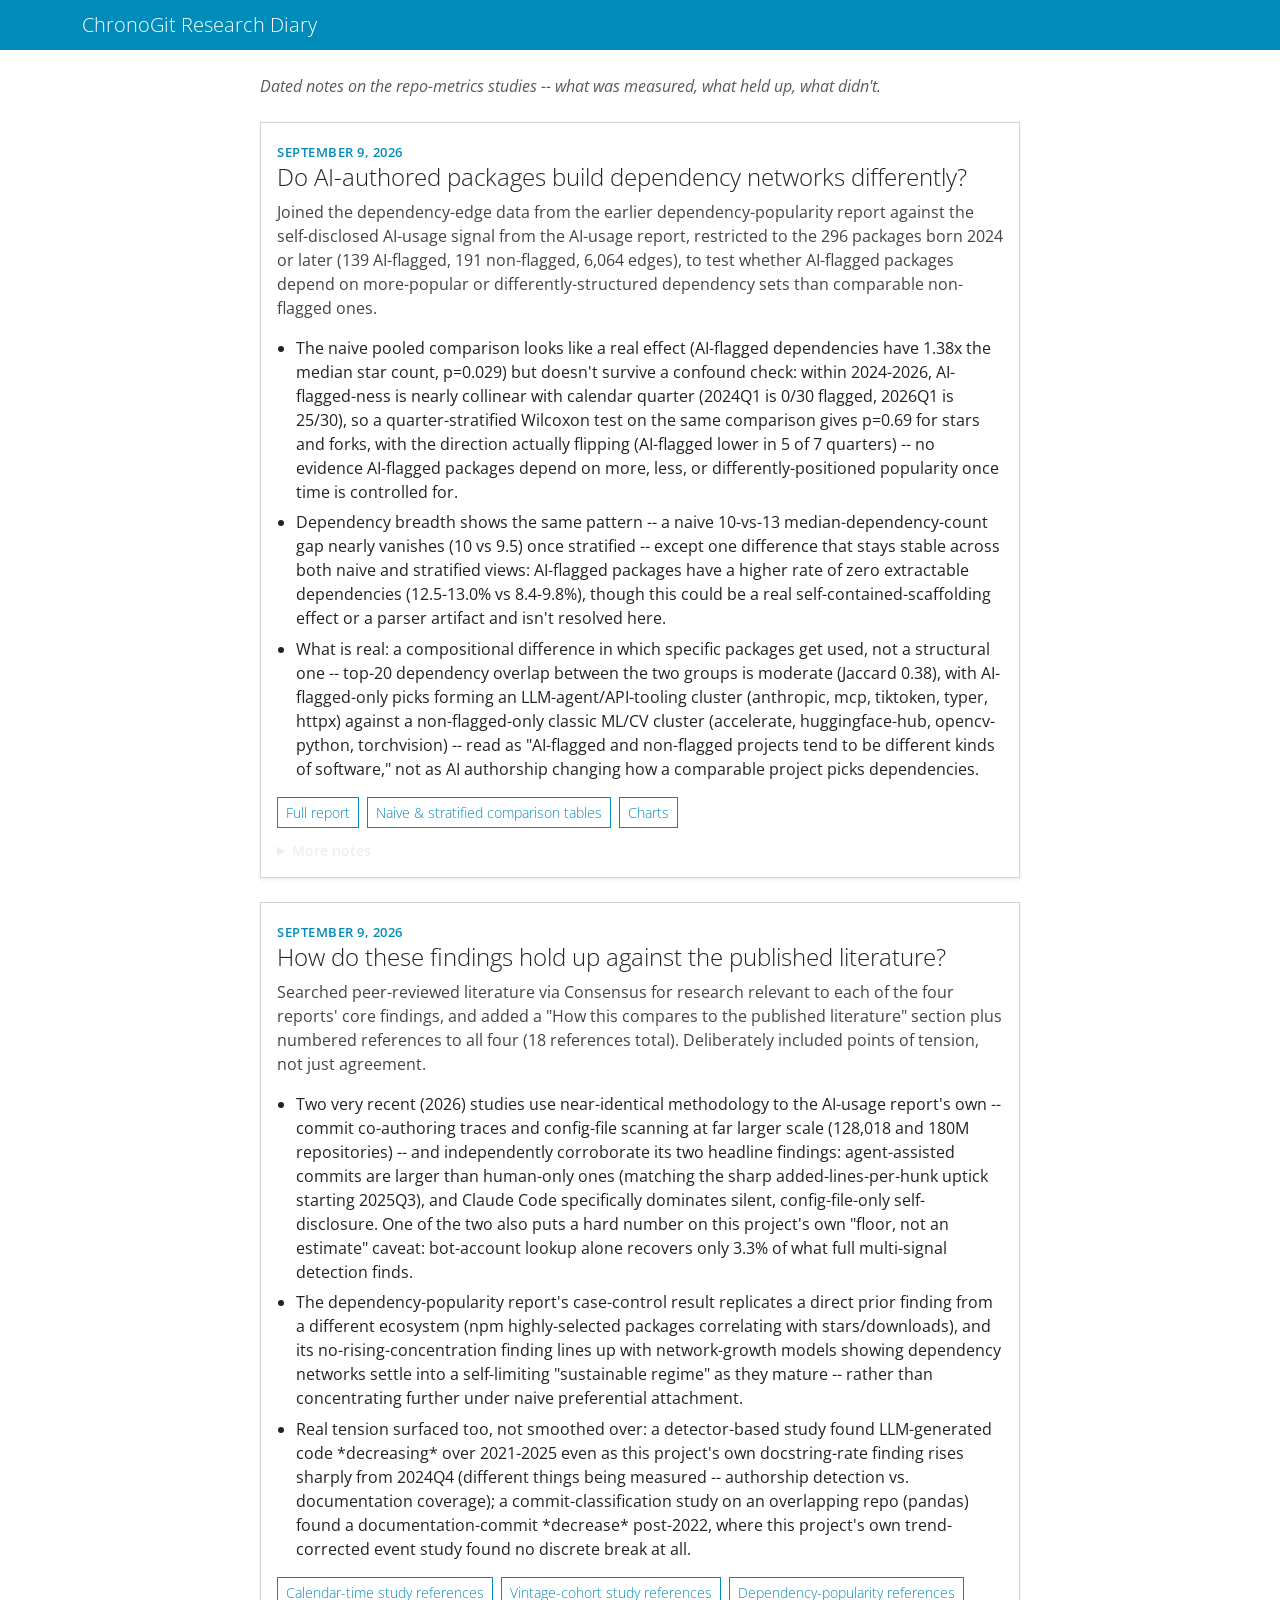
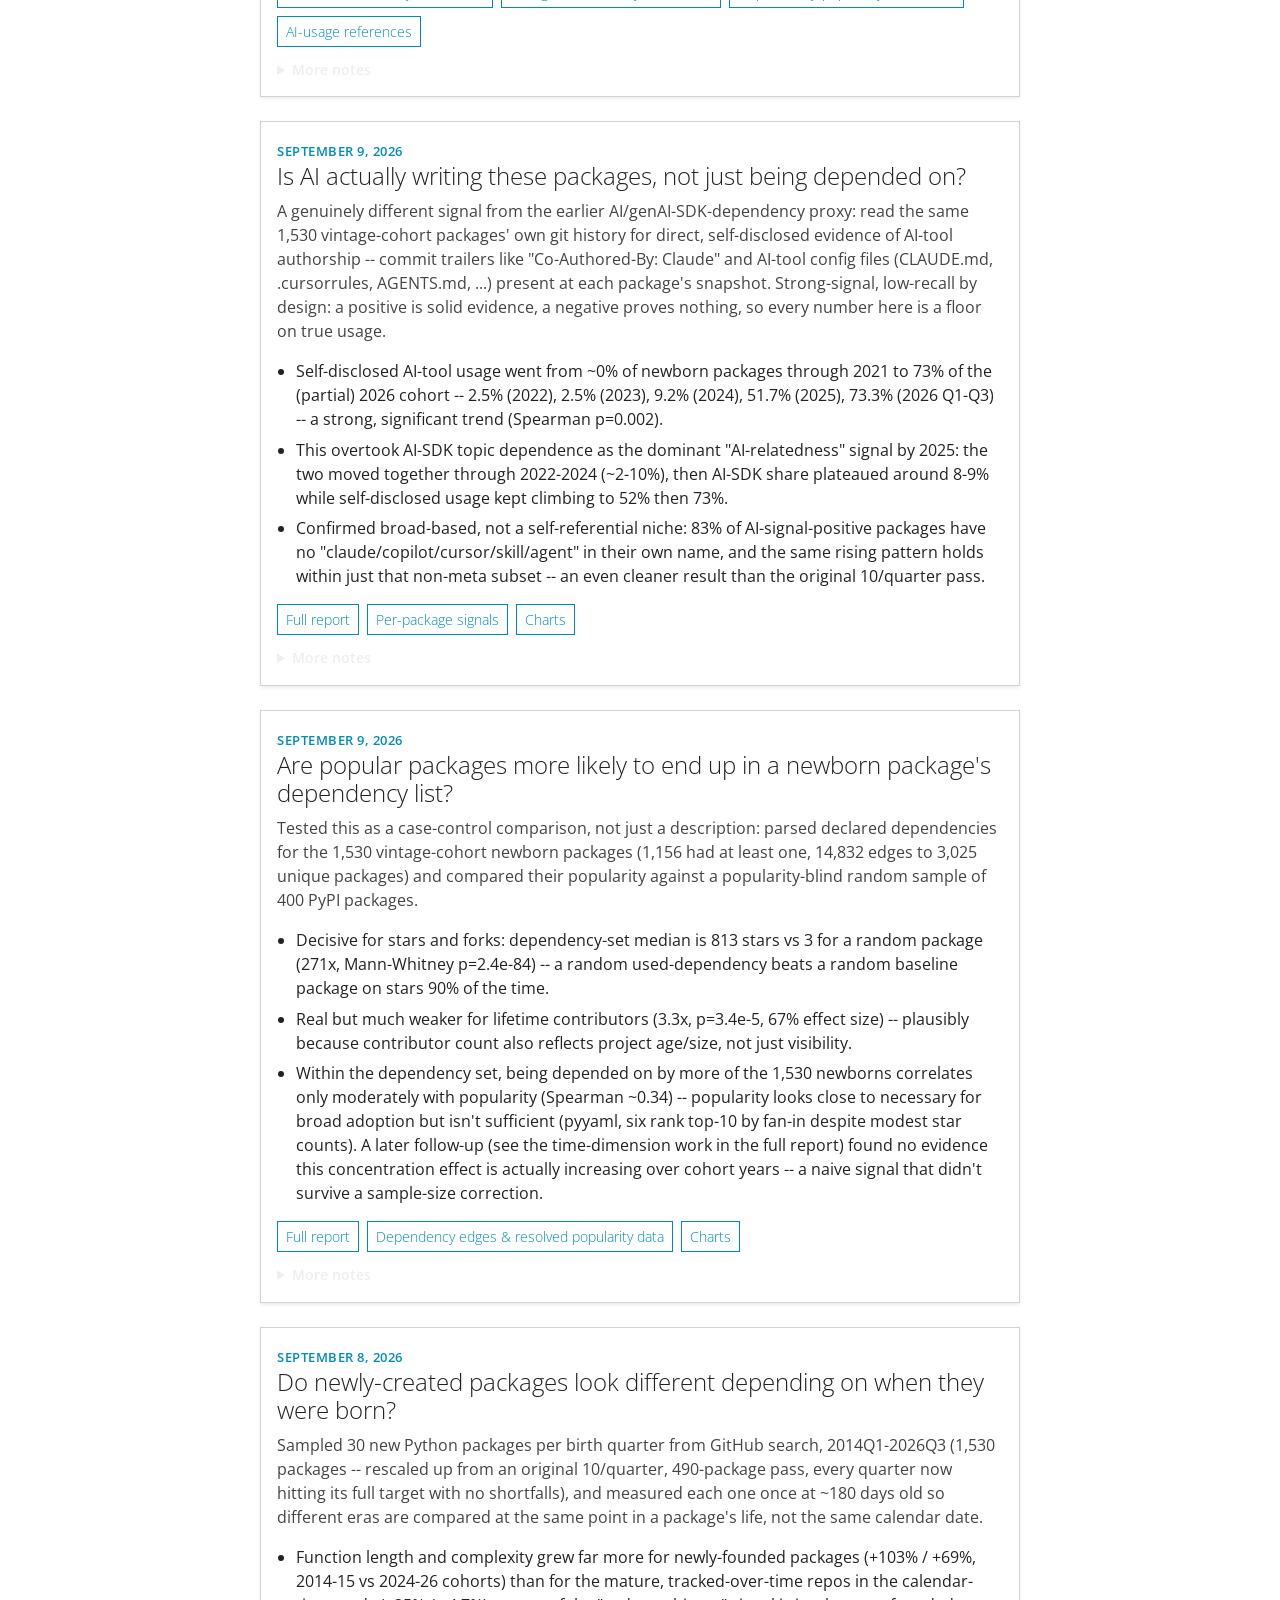
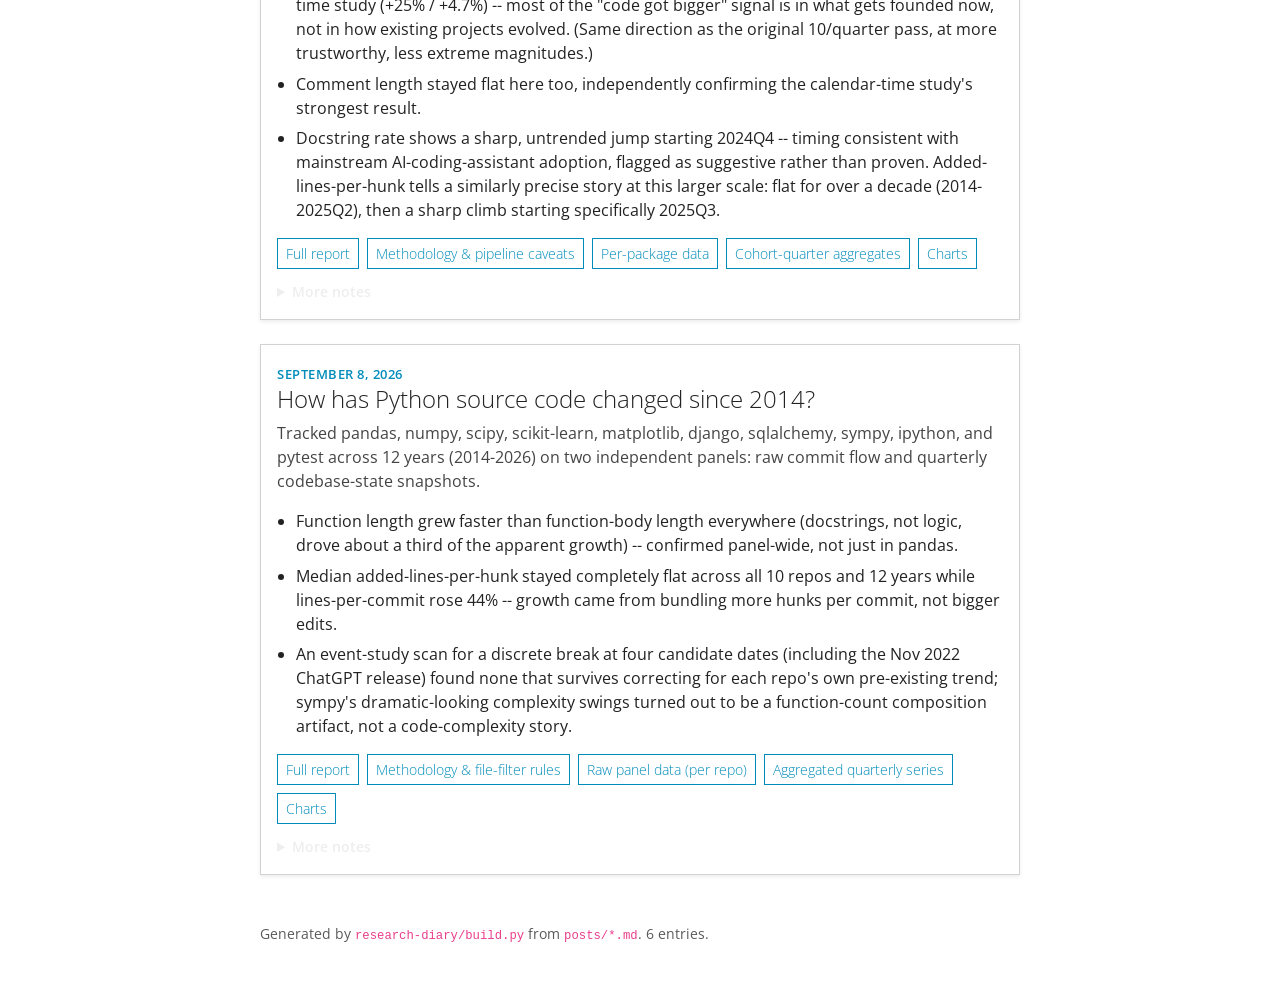
==== commit e4857975: "research-diary: add entry for the AI-dependency-network report Written by the diary-writer agent's f" ====
--- a/research-diary/index.html
+++ b/research-diary/index.html
@@ -19,6 +19,44 @@
     <article class="card post-card shadow-sm mb-4">
       <div class="card-body">
         <div class="post-meta">
+          <time datetime="2026-09-09T22:27:09+02:00">September 9, 2026</time>
+        </div>
+        <h2 class="card-title h4">Do AI-authored packages build dependency networks differently?</h2>
+        <p class="abstract">Joined the dependency-edge data from the earlier dependency-popularity report against the self-disclosed AI-usage signal from the AI-usage report, restricted to the 296 packages born 2024 or later (139 AI-flagged, 191 non-flagged, 6,064 edges), to test whether AI-flagged packages depend on more-popular or differently-structured dependency sets than comparable non-flagged ones.</p>
+        <ul class="key-results">
+          <li>The naive pooled comparison looks like a real effect (AI-flagged dependencies have 1.38x the median star count, p=0.029) but doesn&#x27;t survive a confound check: within 2024-2026, AI-flagged-ness is nearly collinear with calendar quarter (2024Q1 is 0/30 flagged, 2026Q1 is 25/30), so a quarter-stratified Wilcoxon test on the same comparison gives p=0.69 for stars and forks, with the direction actually flipping (AI-flagged lower in 5 of 7 quarters) -- no evidence AI-flagged packages depend on more, less, or differently-positioned popularity once time is controlled for.</li>
+          <li>Dependency breadth shows the same pattern -- a naive 10-vs-13 median-dependency-count gap nearly vanishes (10 vs 9.5) once stratified -- except one difference that stays stable across both naive and stratified views: AI-flagged packages have a higher rate of zero extractable dependencies (12.5-13.0% vs 8.4-9.8%), though this could be a real self-contained-scaffolding effect or a parser artifact and isn&#x27;t resolved here.</li>
+          <li>What is real: a compositional difference in which specific packages get used, not a structural one -- top-20 dependency overlap between the two groups is moderate (Jaccard 0.38), with AI-flagged-only picks forming an LLM-agent/API-tooling cluster (anthropic, mcp, tiktoken, typer, httpx) against a non-flagged-only classic ML/CV cluster (accelerate, huggingface-hub, opencv-python, torchvision) -- read as &quot;AI-flagged and non-flagged projects tend to be different kinds of software,&quot; not as AI authorship changing how a comparable project picks dependencies.</li>
+        </ul>
+        <div class="link-row">
+          <a href="reports/AI_DEPENDENCY_NETWORK_REPORT.html" class="btn btn-sm btn-outline-primary">Full report</a>
+          <a href="../repo-metrics/output/deps/analysis_ai_comparison/" class="btn btn-sm btn-outline-primary">Naive &amp; stratified comparison tables</a>
+          <a href="../repo-metrics/output/deps/charts_ai_comparison/" class="btn btn-sm btn-outline-primary">Charts</a>
+        </div>
+        <details class="notes">
+          <summary>More notes</summary>
+          <p>Triggered by a session spent understanding an external academic project,
+<code>cl_ecosystem_networks</code> (npm/PyPI/CRAN dependency-network growth at
+multi-million-node scale), whose own authors flag &quot;decompose the
+post-2022 densification effect by actual AI involvement&quot; as unfinished
+future work they have no package-level ground truth to attempt -- this
+project&#x27;s AI-usage signal is exactly that ground truth, at a much smaller
+scale. The report is explicit that its 139 AI-flagged packages are two to
+three orders of magnitude smaller than what that project&#x27;s formal
+break-search machinery was built for, and that a genuine next step would
+be running this project&#x27;s AI-signal scan over their full, star-sampling-free
+newborn-package population instead. A specific confound the report names
+as unresolved: being AI-flagged and being agent/LLM-topic software may be
+the same underlying thing wearing two hats (someone building an agent
+framework today is more likely to use Claude Code *and* import
+<code>anthropic</code>/<code>mcp</code>), and this data can&#x27;t separate the two.</p>
+        </details>
+      </div>
+    </article>
+
+    <article class="card post-card shadow-sm mb-4">
+      <div class="card-body">
+        <div class="post-meta">
           <time datetime="2026-09-09T19:11:18+02:00">September 9, 2026</time>
         </div>
         <h2 class="card-title h4">How do these findings hold up against the published literature?</h2>
@@ -193,7 +231,7 @@
     </article>
     </main>
     <footer class="text-muted small py-4">
-      <p>Generated by <code>research-diary/build.py</code> from <code>posts/*.md</code>. 5 entries.</p>
+      <p>Generated by <code>research-diary/build.py</code> from <code>posts/*.md</code>. 6 entries.</p>
     </footer>
   </div>
 </body>
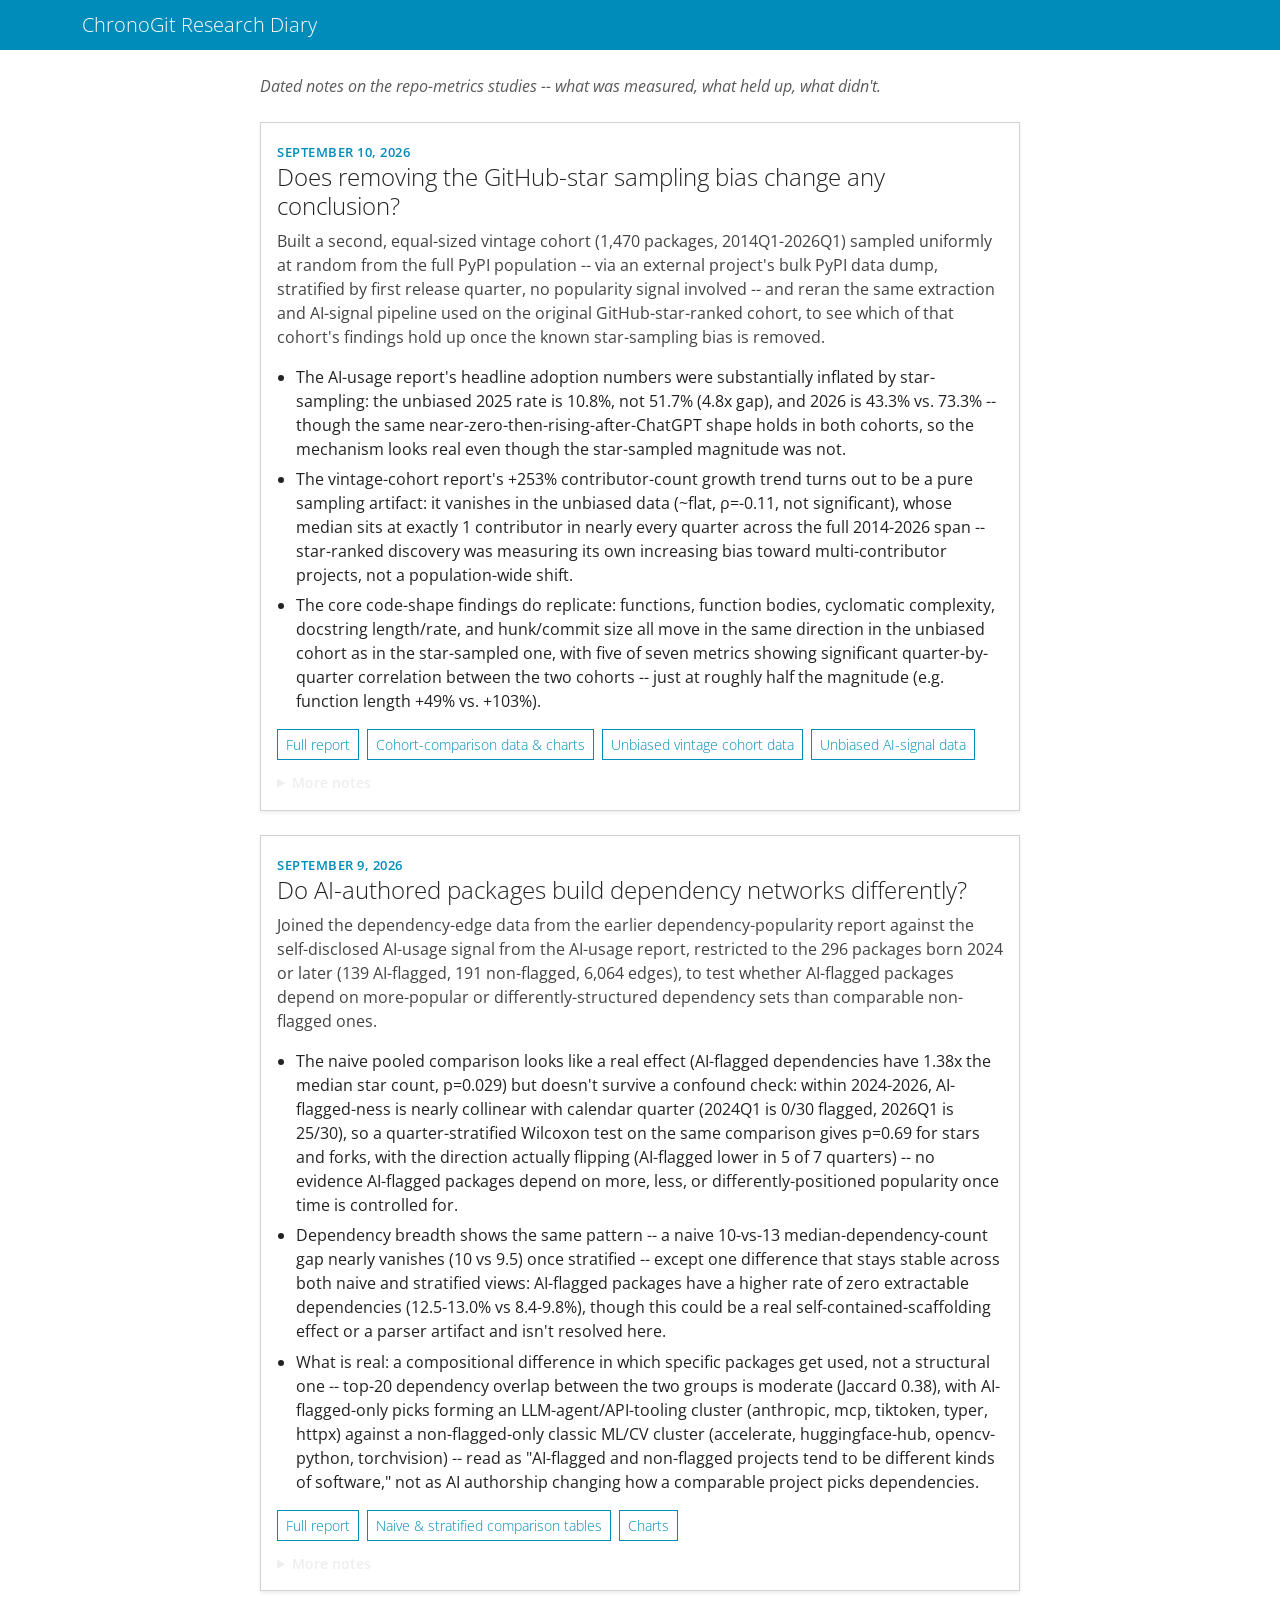
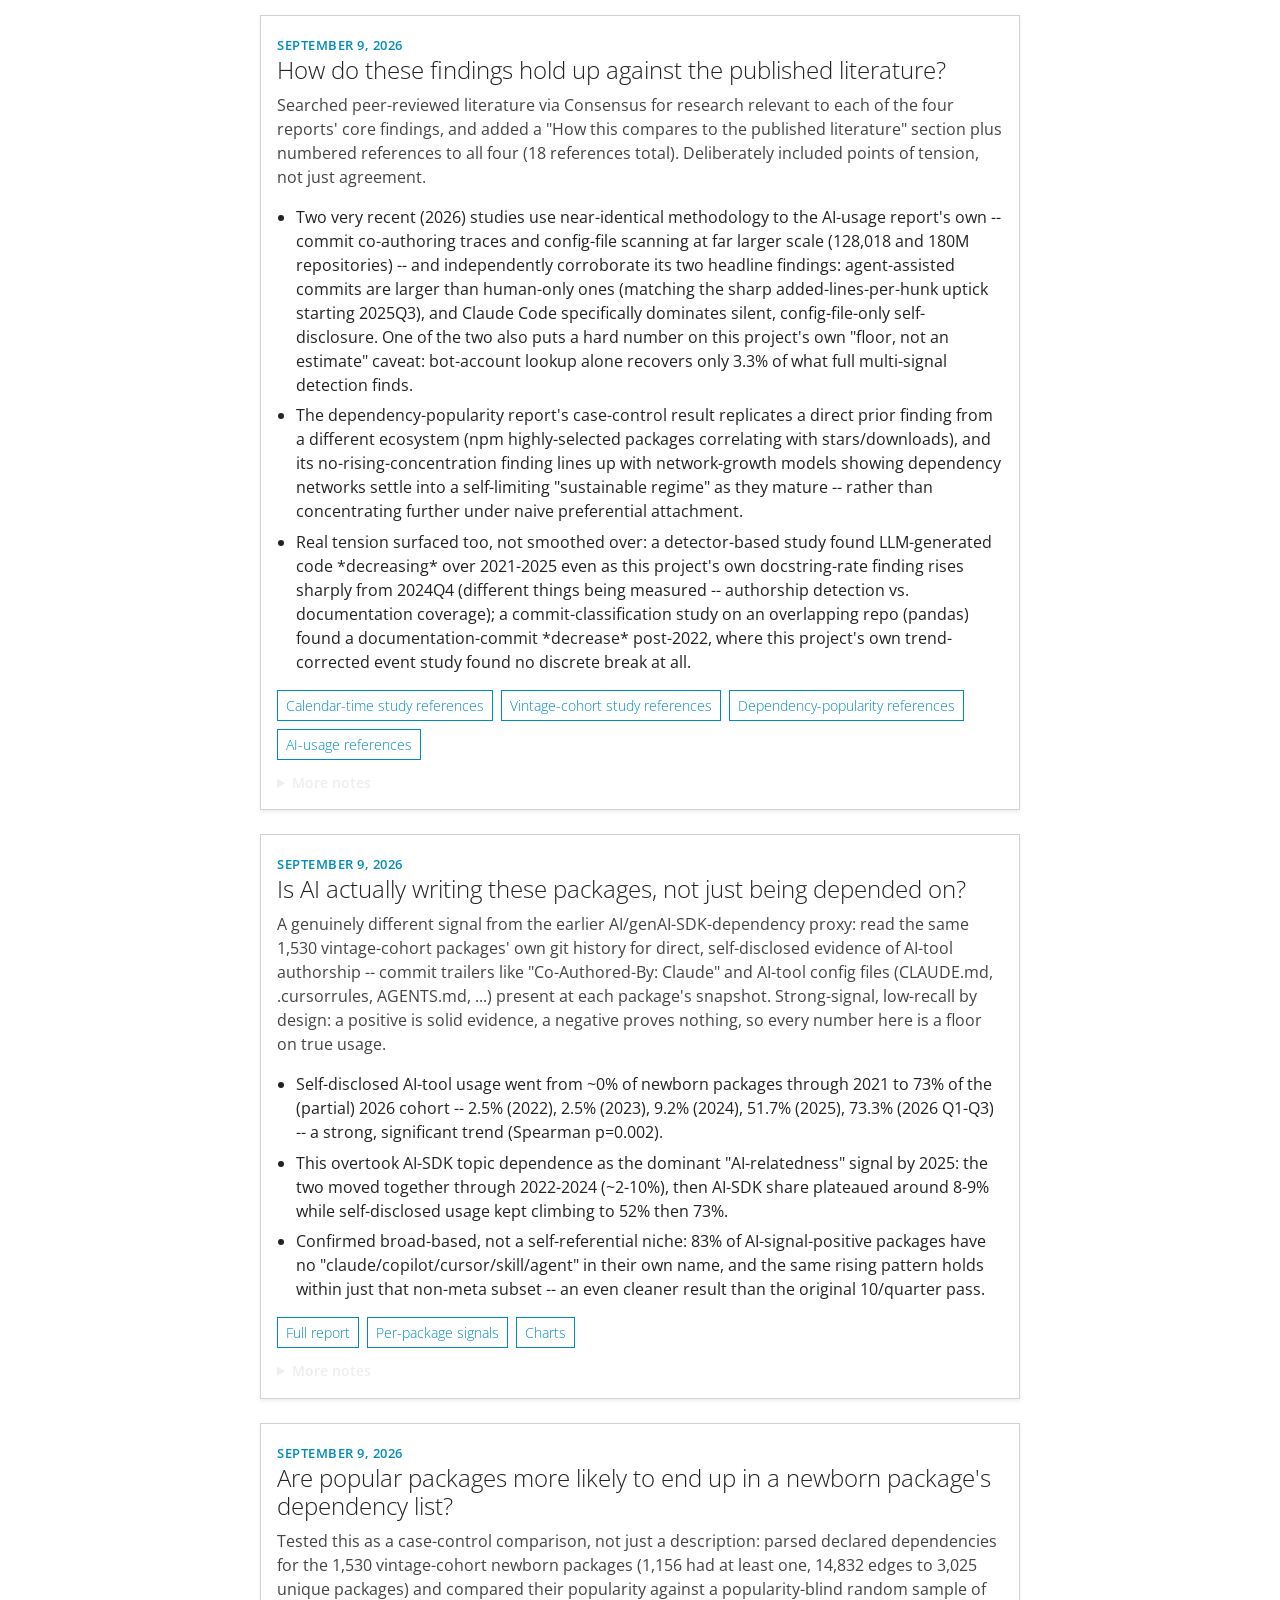
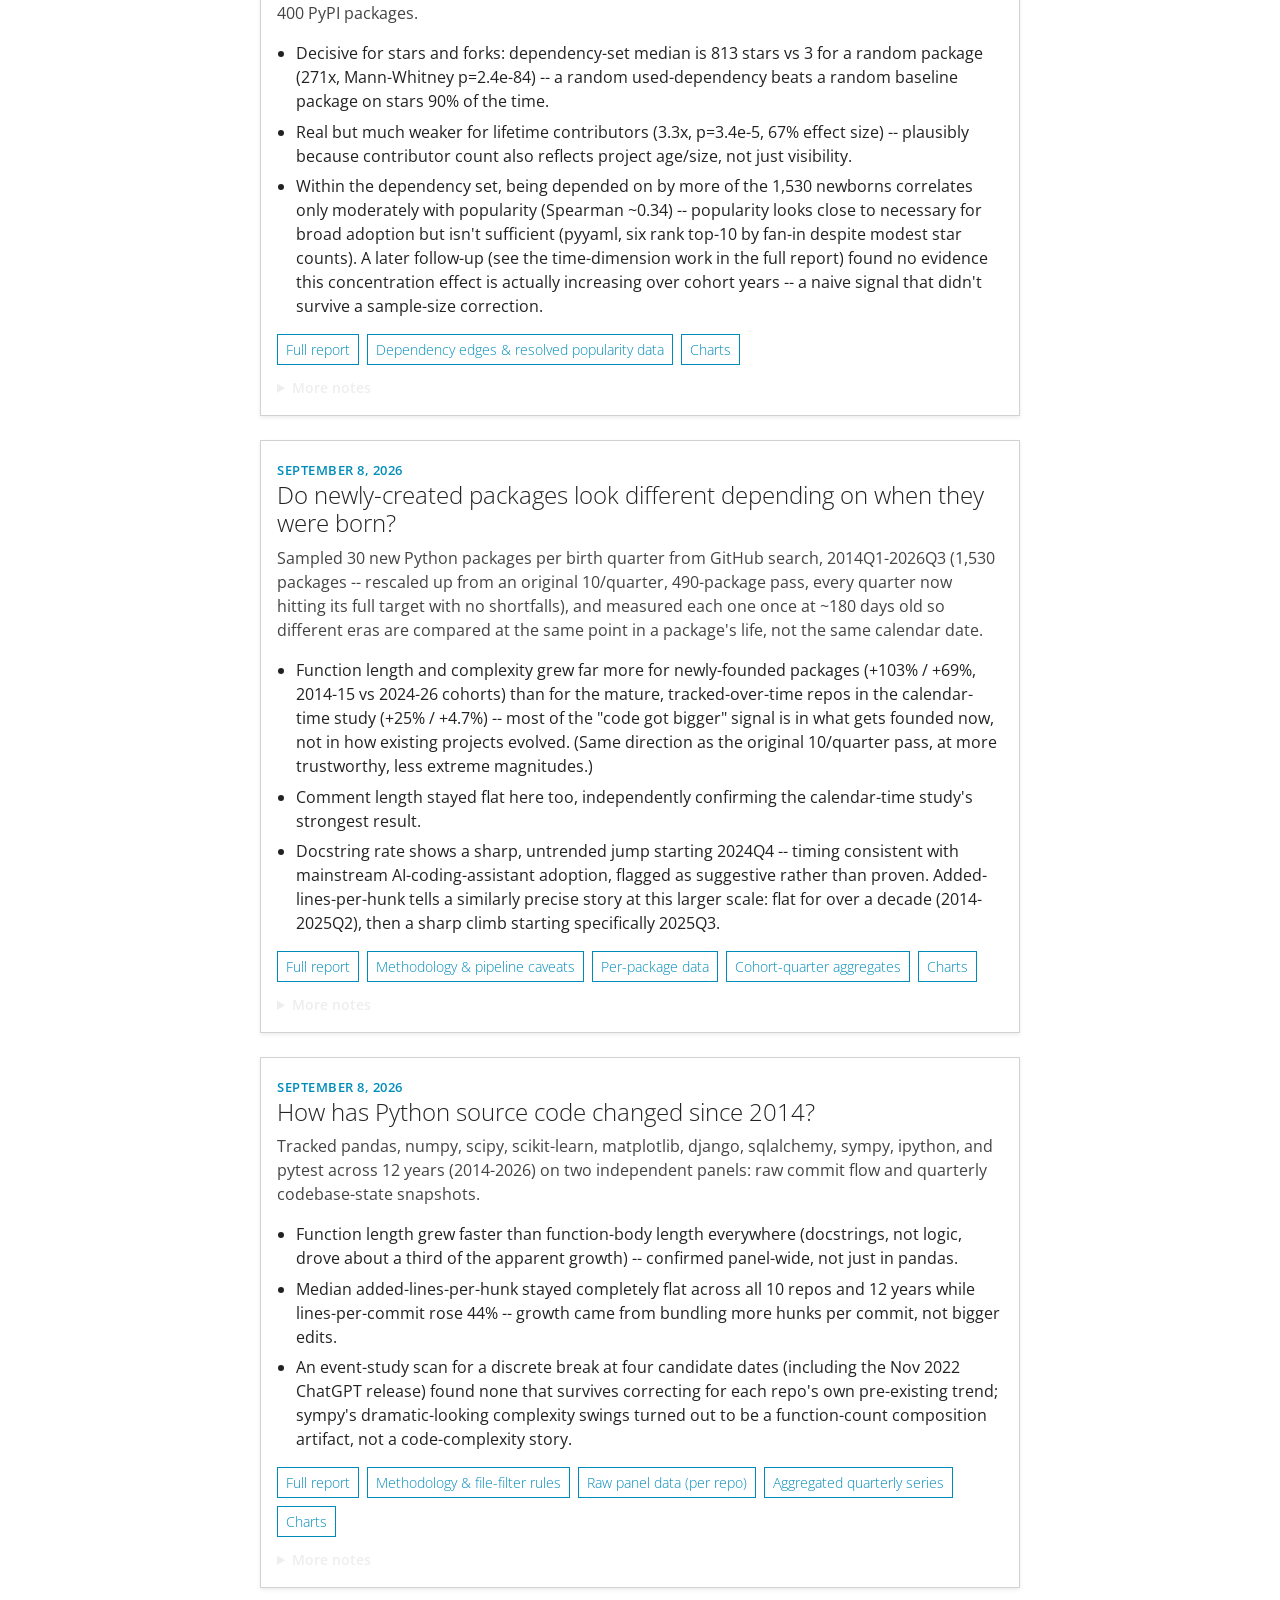
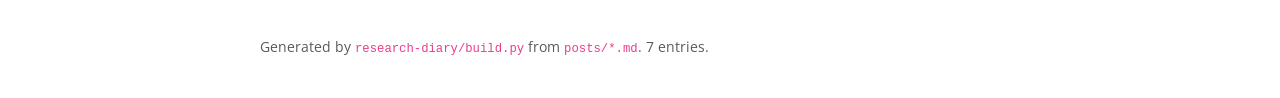
==== commit d6ea9047: "repo-metrics: add unbiased vintage cohort, removing GitHub-star sampling bias Builds a parallel 1,47" ====
--- a/research-diary/index.html
+++ b/research-diary/index.html
@@ -19,6 +19,45 @@
     <article class="card post-card shadow-sm mb-4">
       <div class="card-body">
         <div class="post-meta">
+          <time datetime="2026-09-10T06:57:12+02:00">September 10, 2026</time>
+        </div>
+        <h2 class="card-title h4">Does removing the GitHub-star sampling bias change any conclusion?</h2>
+        <p class="abstract">Built a second, equal-sized vintage cohort (1,470 packages, 2014Q1-2026Q1) sampled uniformly at random from the full PyPI population -- via an external project&#x27;s bulk PyPI data dump, stratified by first release quarter, no popularity signal involved -- and reran the same extraction and AI-signal pipeline used on the original GitHub-star-ranked cohort, to see which of that cohort&#x27;s findings hold up once the known star-sampling bias is removed.</p>
+        <ul class="key-results">
+          <li>The AI-usage report&#x27;s headline adoption numbers were substantially inflated by star-sampling: the unbiased 2025 rate is 10.8%, not 51.7% (4.8x gap), and 2026 is 43.3% vs. 73.3% -- though the same near-zero-then-rising-after-ChatGPT shape holds in both cohorts, so the mechanism looks real even though the star-sampled magnitude was not.</li>
+          <li>The vintage-cohort report&#x27;s +253% contributor-count growth trend turns out to be a pure sampling artifact: it vanishes in the unbiased data (~flat, ρ=-0.11, not significant), whose median sits at exactly 1 contributor in nearly every quarter across the full 2014-2026 span -- star-ranked discovery was measuring its own increasing bias toward multi-contributor projects, not a population-wide shift.</li>
+          <li>The core code-shape findings do replicate: functions, function bodies, cyclomatic complexity, docstring length/rate, and hunk/commit size all move in the same direction in the unbiased cohort as in the star-sampled one, with five of seven metrics showing significant quarter-by-quarter correlation between the two cohorts -- just at roughly half the magnitude (e.g. function length +49% vs. +103%).</li>
+        </ul>
+        <div class="link-row">
+          <a href="reports/UNBIASED_COHORT_REPORT.html" class="btn btn-sm btn-outline-primary">Full report</a>
+          <a href="../repo-metrics/output/cohort_comparison/" class="btn btn-sm btn-outline-primary">Cohort-comparison data &amp; charts</a>
+          <a href="../repo-metrics/output/vintage_unbiased/" class="btn btn-sm btn-outline-primary">Unbiased vintage cohort data</a>
+          <a href="../repo-metrics/output/ai_signal_unbiased/" class="btn btn-sm btn-outline-primary">Unbiased AI-signal data</a>
+        </div>
+        <details class="notes">
+          <summary>More notes</summary>
+          <p>Two methodology caveats carried over directly from the report: the new
+cohort is anchored to first PyPI release rather than first git commit
+(arguably the cleaner &quot;birth&quot; event for a published package, but a genuine
+design difference from the original cohort, not a pure isolation of
+sampling bias -- some of the magnitude gap could reflect that instead),
+and 2026 is asymmetric between cohorts (unbiased has only 2026Q1, since
+the source parquet snapshot has no PyPI releases recorded for 2026Q2/Q3).
+Not attempted here: rerunning the dependency-popularity or
+AI-dependency-network comparisons on this cohort -- both need a separate,
+separately-expensive dependency-extraction pass. A discovery-source-specific
+confound was caught before the full run: sampling by &quot;first PyPI release
+in quarter X&quot; can surface sub-packages of already-mature monorepos as if
+newborn (<code>open-telemetry/opentelemetry-python</code>, <code>autoresearch/autora</code>),
+fixed with a first-commit-vs-release gap check that rejected 208
+candidates in the full run.</p>
+        </details>
+      </div>
+    </article>
+
+    <article class="card post-card shadow-sm mb-4">
+      <div class="card-body">
+        <div class="post-meta">
           <time datetime="2026-09-09T22:27:09+02:00">September 9, 2026</time>
         </div>
         <h2 class="card-title h4">Do AI-authored packages build dependency networks differently?</h2>
@@ -231,7 +270,7 @@
     </article>
     </main>
     <footer class="text-muted small py-4">
-      <p>Generated by <code>research-diary/build.py</code> from <code>posts/*.md</code>. 6 entries.</p>
+      <p>Generated by <code>research-diary/build.py</code> from <code>posts/*.md</code>. 7 entries.</p>
     </footer>
   </div>
 </body>
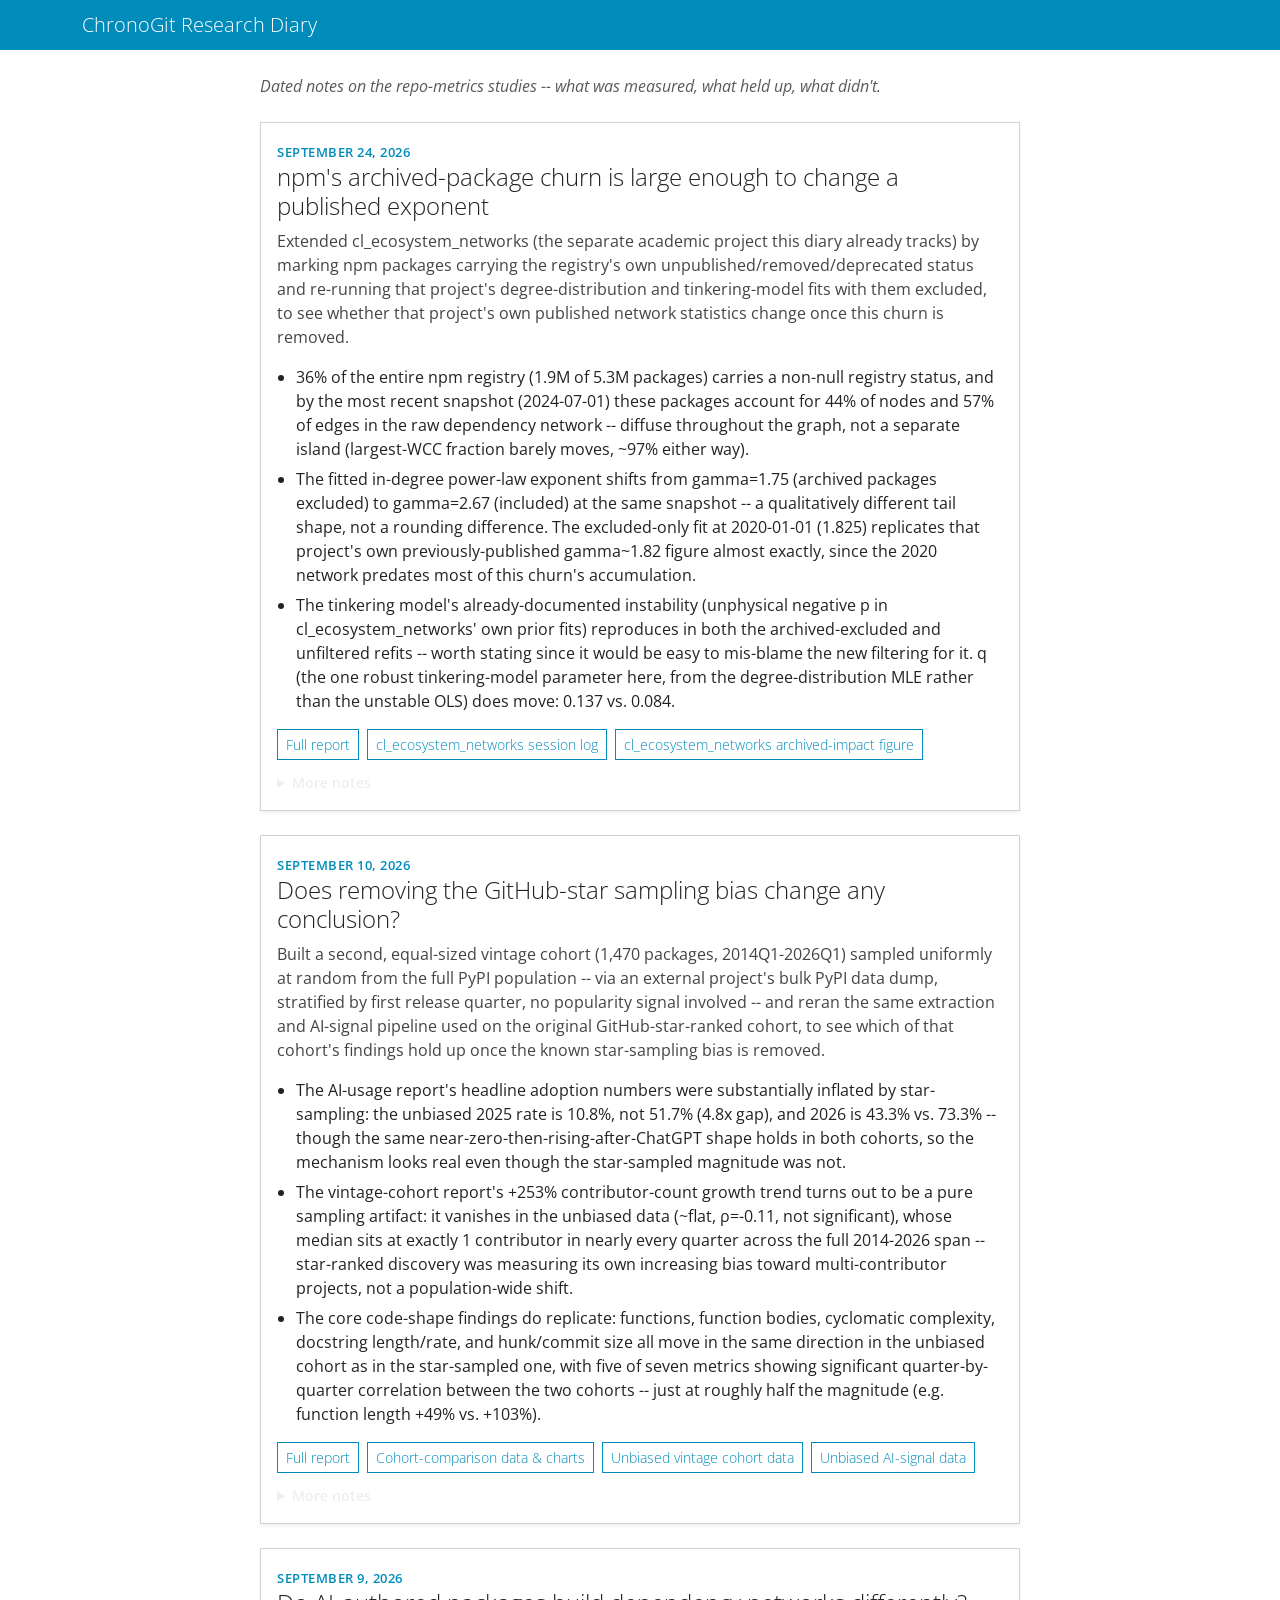
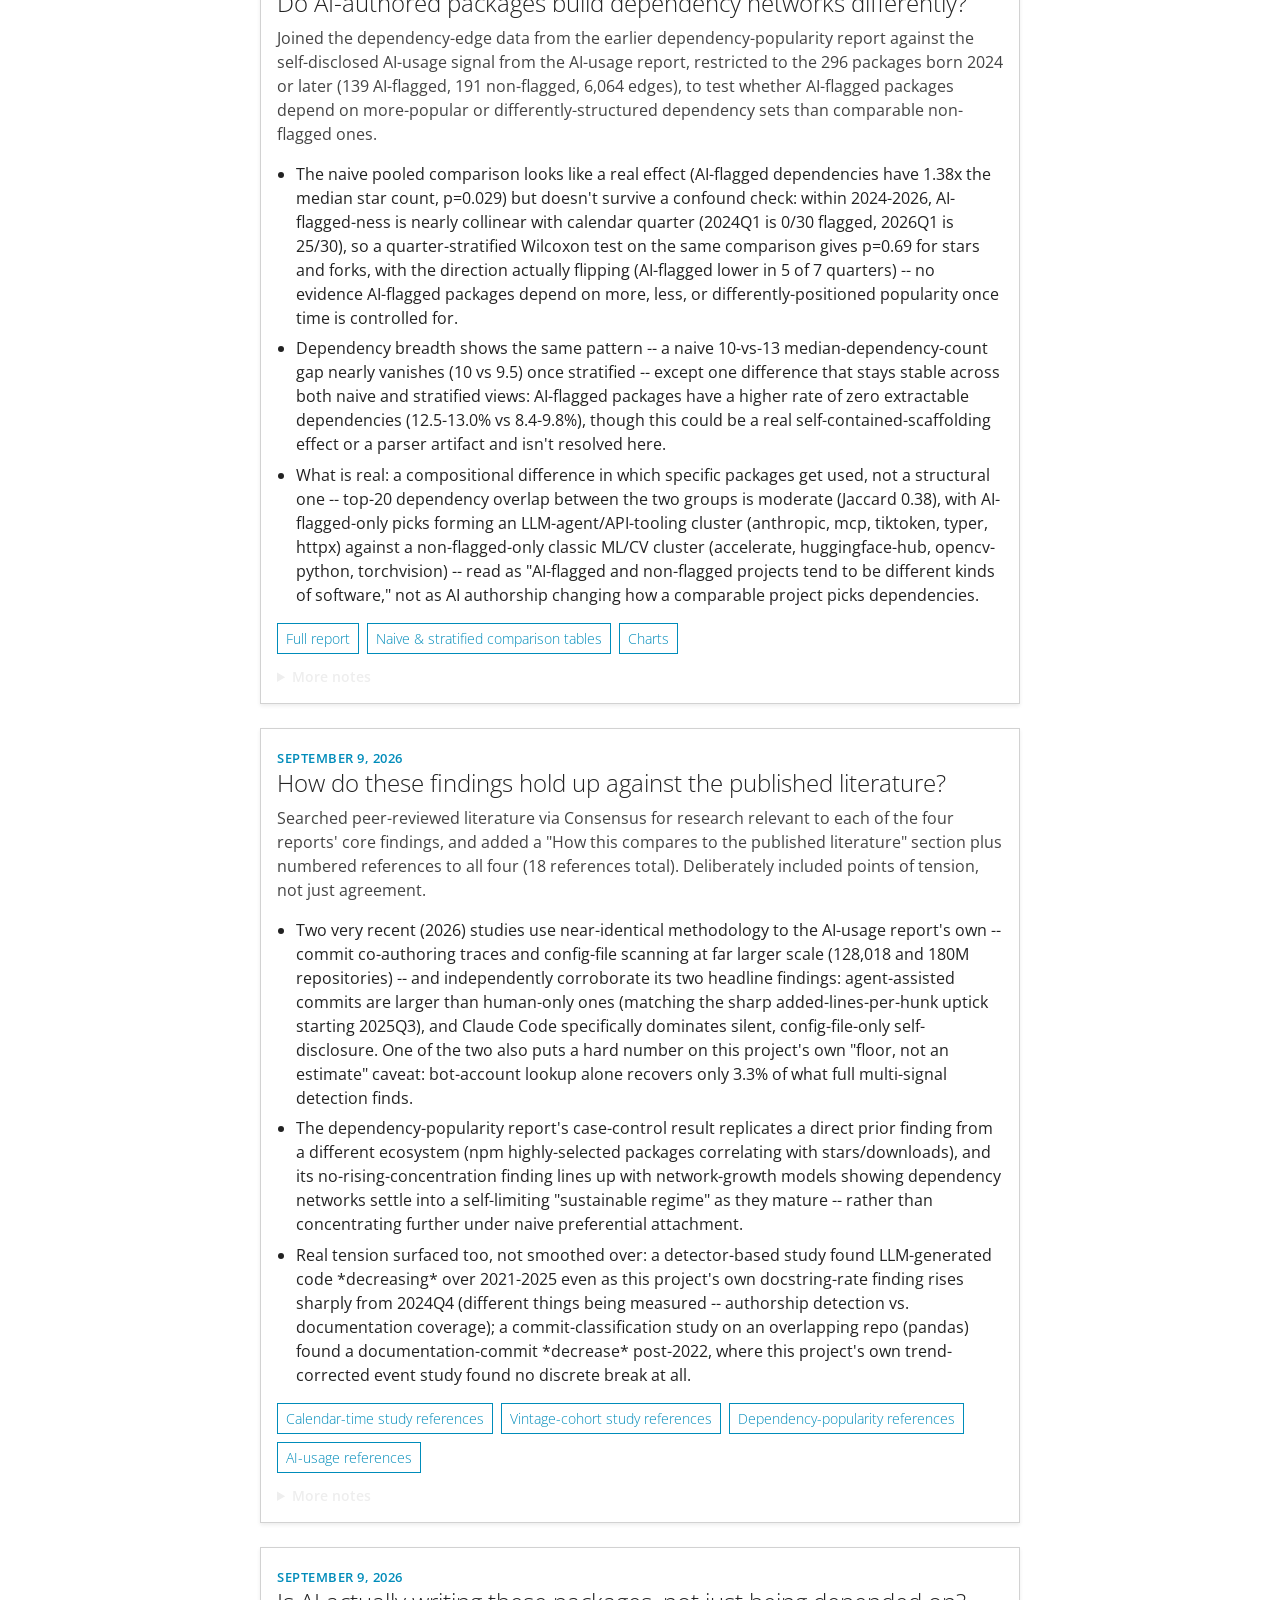
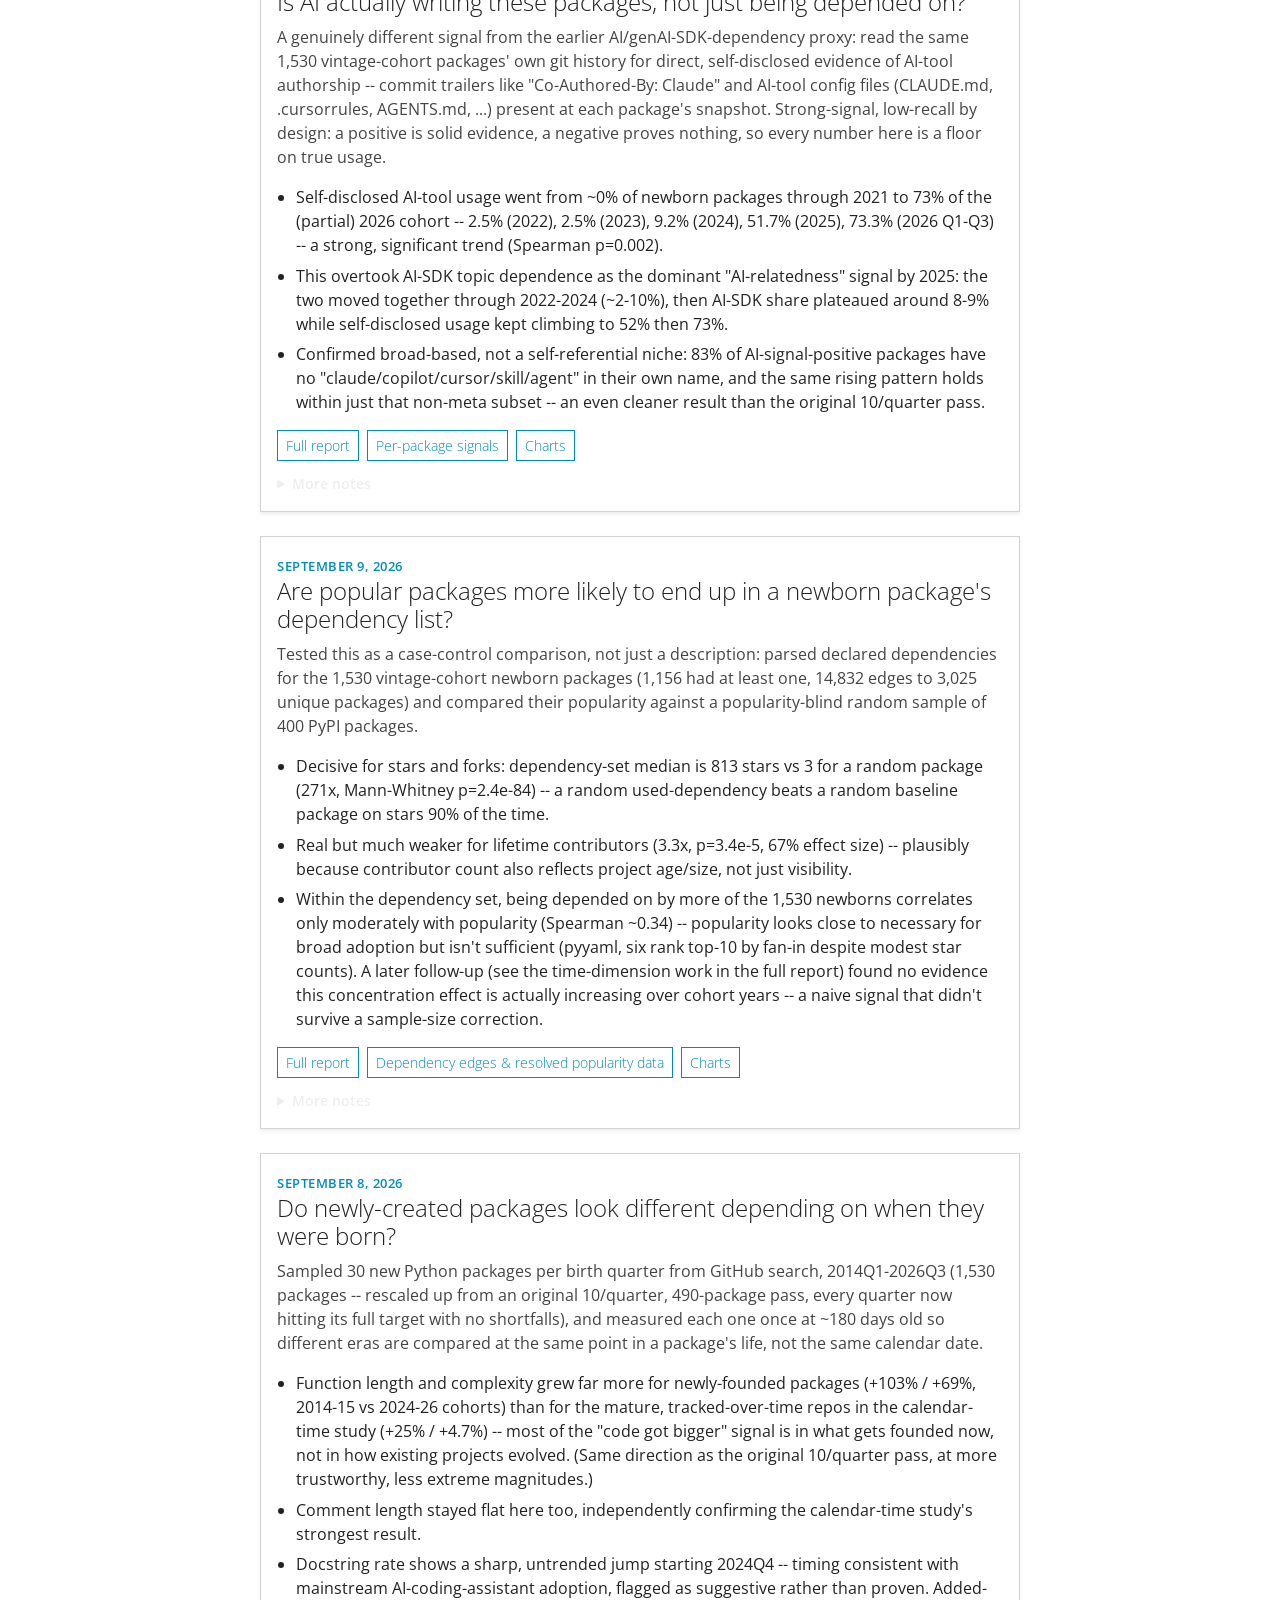
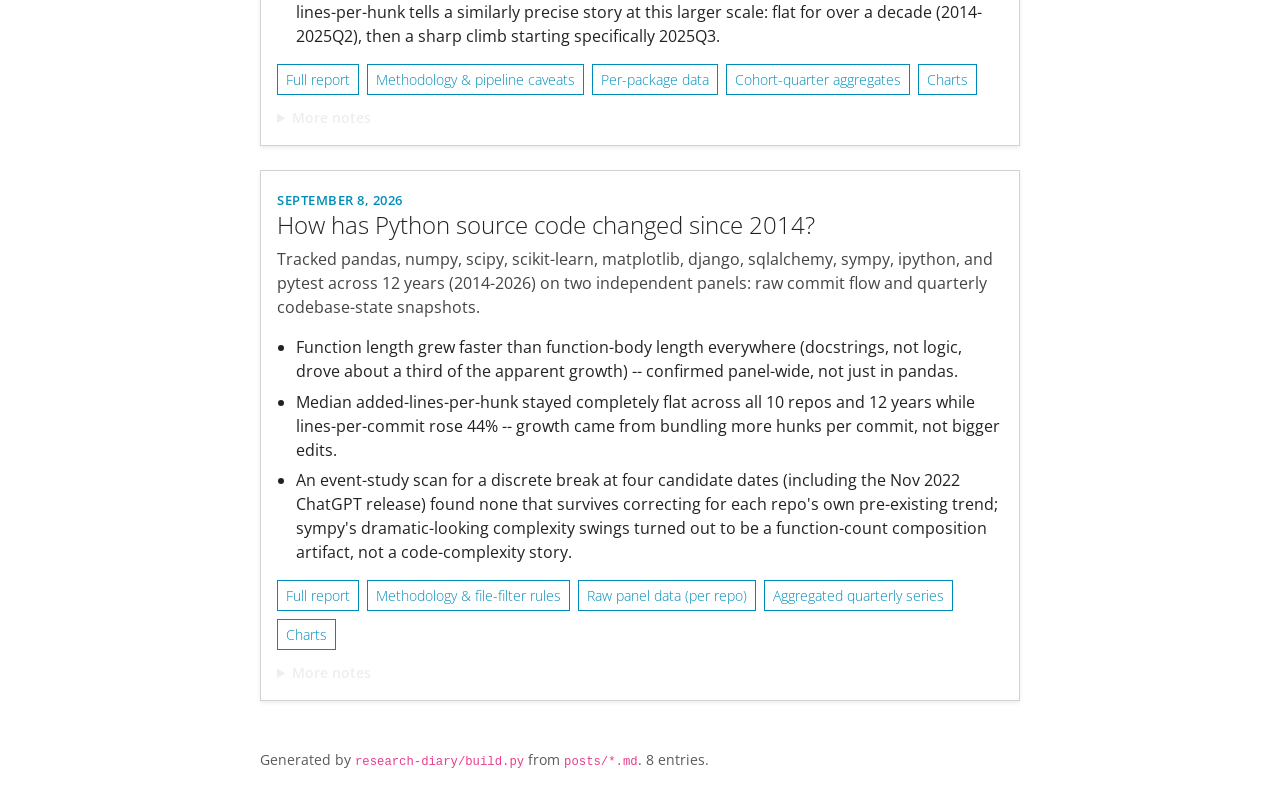
==== commit 21684758: "research-diary: add entry on cl_ecosystem_networks' archived npm packages Marked npm packages carryi" ====
--- a/research-diary/index.html
+++ b/research-diary/index.html
@@ -19,6 +19,44 @@
     <article class="card post-card shadow-sm mb-4">
       <div class="card-body">
         <div class="post-meta">
+          <time datetime="2026-09-24T09:21:01+02:00">September 24, 2026</time>
+        </div>
+        <h2 class="card-title h4">npm&#x27;s archived-package churn is large enough to change a published exponent</h2>
+        <p class="abstract">Extended cl_ecosystem_networks (the separate academic project this diary already tracks) by marking npm packages carrying the registry&#x27;s own unpublished/removed/deprecated status and re-running that project&#x27;s degree-distribution and tinkering-model fits with them excluded, to see whether that project&#x27;s own published network statistics change once this churn is removed.</p>
+        <ul class="key-results">
+          <li>36% of the entire npm registry (1.9M of 5.3M packages) carries a non-null registry status, and by the most recent snapshot (2024-07-01) these packages account for 44% of nodes and 57% of edges in the raw dependency network -- diffuse throughout the graph, not a separate island (largest-WCC fraction barely moves, ~97% either way).</li>
+          <li>The fitted in-degree power-law exponent shifts from gamma=1.75 (archived packages excluded) to gamma=2.67 (included) at the same snapshot -- a qualitatively different tail shape, not a rounding difference. The excluded-only fit at 2020-01-01 (1.825) replicates that project&#x27;s own previously-published gamma~1.82 figure almost exactly, since the 2020 network predates most of this churn&#x27;s accumulation.</li>
+          <li>The tinkering model&#x27;s already-documented instability (unphysical negative p in cl_ecosystem_networks&#x27; own prior fits) reproduces in both the archived-excluded and unfiltered refits -- worth stating since it would be easy to mis-blame the new filtering for it. q (the one robust tinkering-model parameter here, from the degree-distribution MLE rather than the unstable OLS) does move: 0.137 vs. 0.084.</li>
+        </ul>
+        <div class="link-row">
+          <a href="reports/CL_ECOSYSTEM_ARCHIVED_PACKAGES_REPORT.html" class="btn btn-sm btn-outline-primary">Full report</a>
+          <a href="file:///Users/molnar/Documents_alt/Research/cl_ecosystem_networks/quality_reports/session_logs/2026-09-24_mark-archived-npm-packages.md" class="btn btn-sm btn-outline-primary">cl_ecosystem_networks session log</a>
+          <a href="file:///Users/molnar/Documents_alt/Research/cl_ecosystem_networks/results/figures/comparison/npm_archived_impact.png" class="btn btn-sm btn-outline-primary">cl_ecosystem_networks archived-impact figure</a>
+        </div>
+        <details class="notes">
+          <summary>More notes</summary>
+          <p>Two open items, neither attempted this session: whether
+<code>cl_ecosystem_networks</code>&#x27; own AI-era structural-break result (npm Chow
+test at the ChatGPT release date) survives archived-package exclusion
+was not rerun — the breakpoint script itself wasn&#x27;t touched, only the
+degree-distribution and tinkering-model fits were. And the sharp
+regime shift visible in the last four months of parquet coverage
+(March-July 2024, in both the archived-excluded and unfiltered series)
+sits exactly at the data&#x27;s collection boundary, so it&#x27;s equally
+consistent with a real acceleration or a late bulk-import artifact —
+flagged in both projects&#x27; notes as unresolved, not chased down here.
+<code>removed</code>/<code>unpublished</code> packages were excluded as both dependency
+source and target (the more aggressive of two documented options);
+<code>deprecated</code> packages (still technically installable, unlike the other
+two statuses) were excluded on the same footing rather than kept as
+valid targets, which is worth re-examining if this work continues.</p>
+        </details>
+      </div>
+    </article>
+
+    <article class="card post-card shadow-sm mb-4">
+      <div class="card-body">
+        <div class="post-meta">
           <time datetime="2026-09-10T06:57:12+02:00">September 10, 2026</time>
         </div>
         <h2 class="card-title h4">Does removing the GitHub-star sampling bias change any conclusion?</h2>
@@ -270,7 +308,7 @@
     </article>
     </main>
     <footer class="text-muted small py-4">
-      <p>Generated by <code>research-diary/build.py</code> from <code>posts/*.md</code>. 7 entries.</p>
+      <p>Generated by <code>research-diary/build.py</code> from <code>posts/*.md</code>. 8 entries.</p>
     </footer>
   </div>
 </body>
